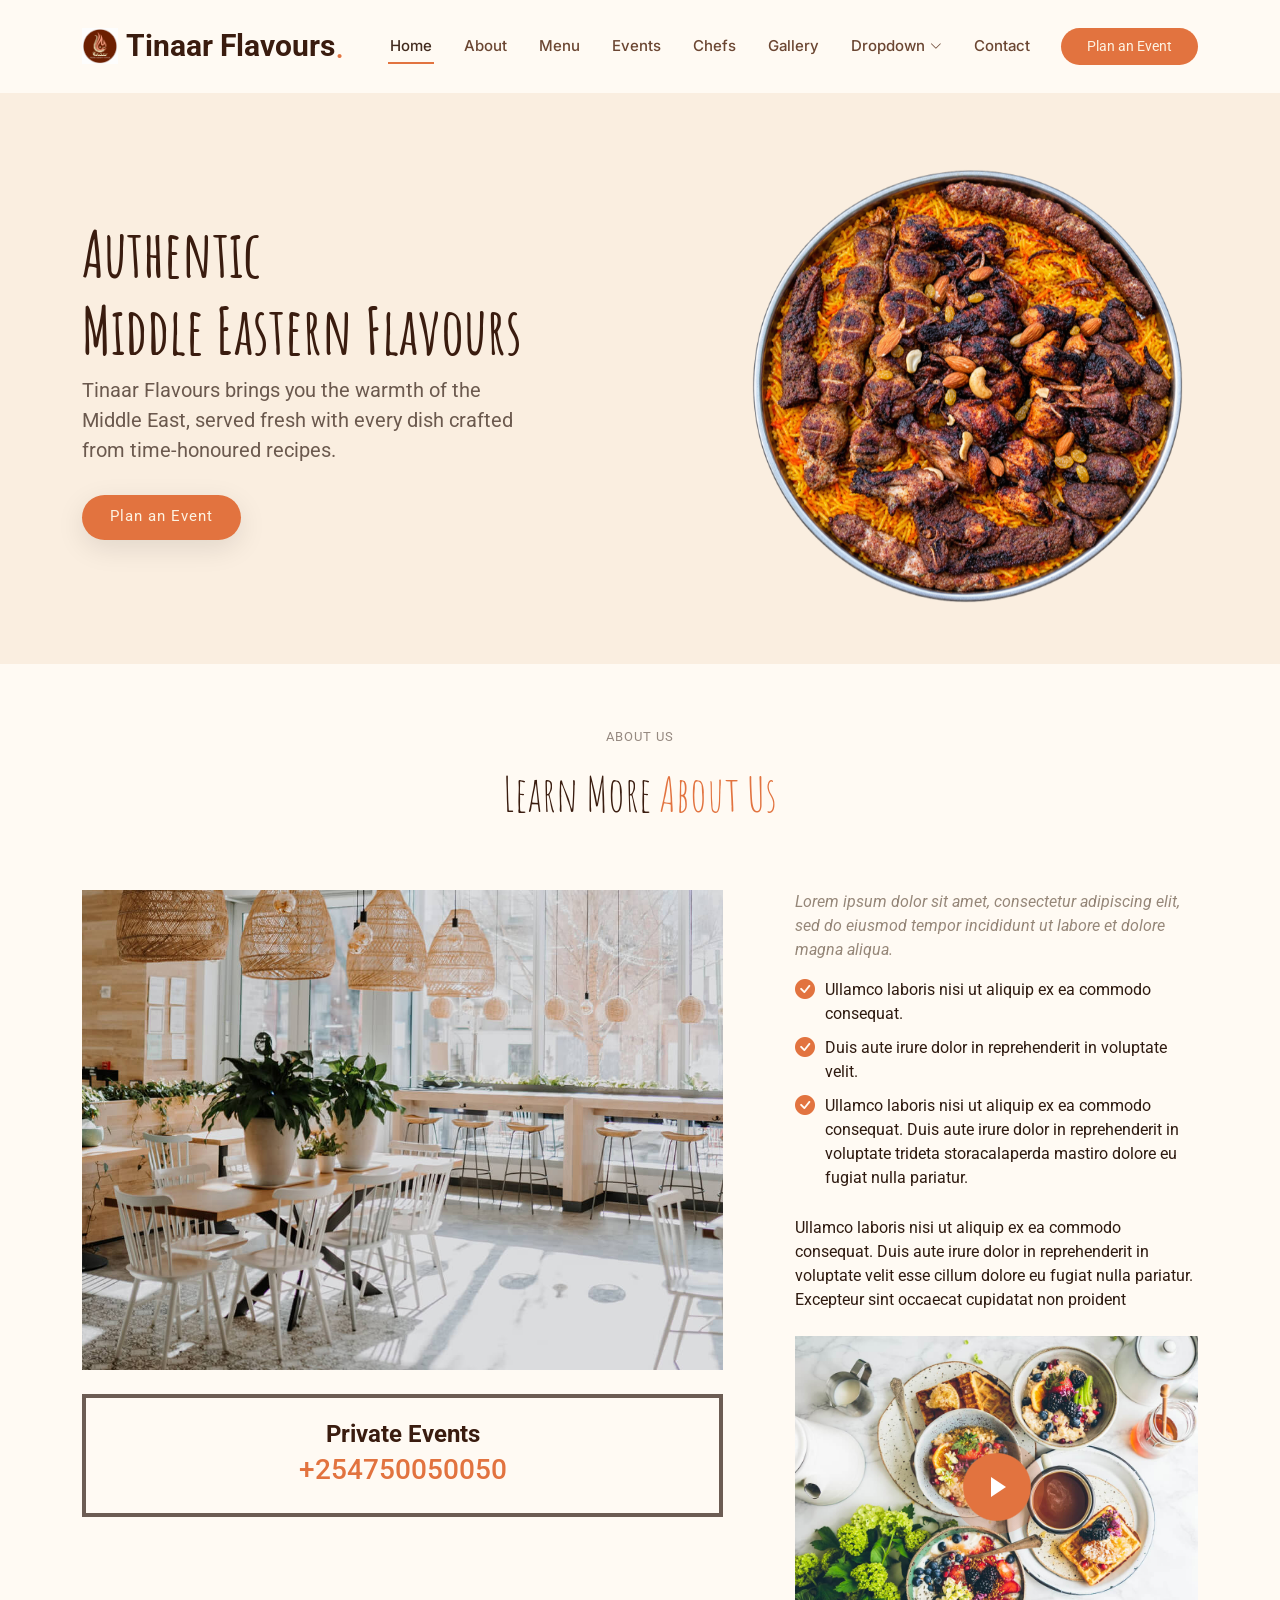
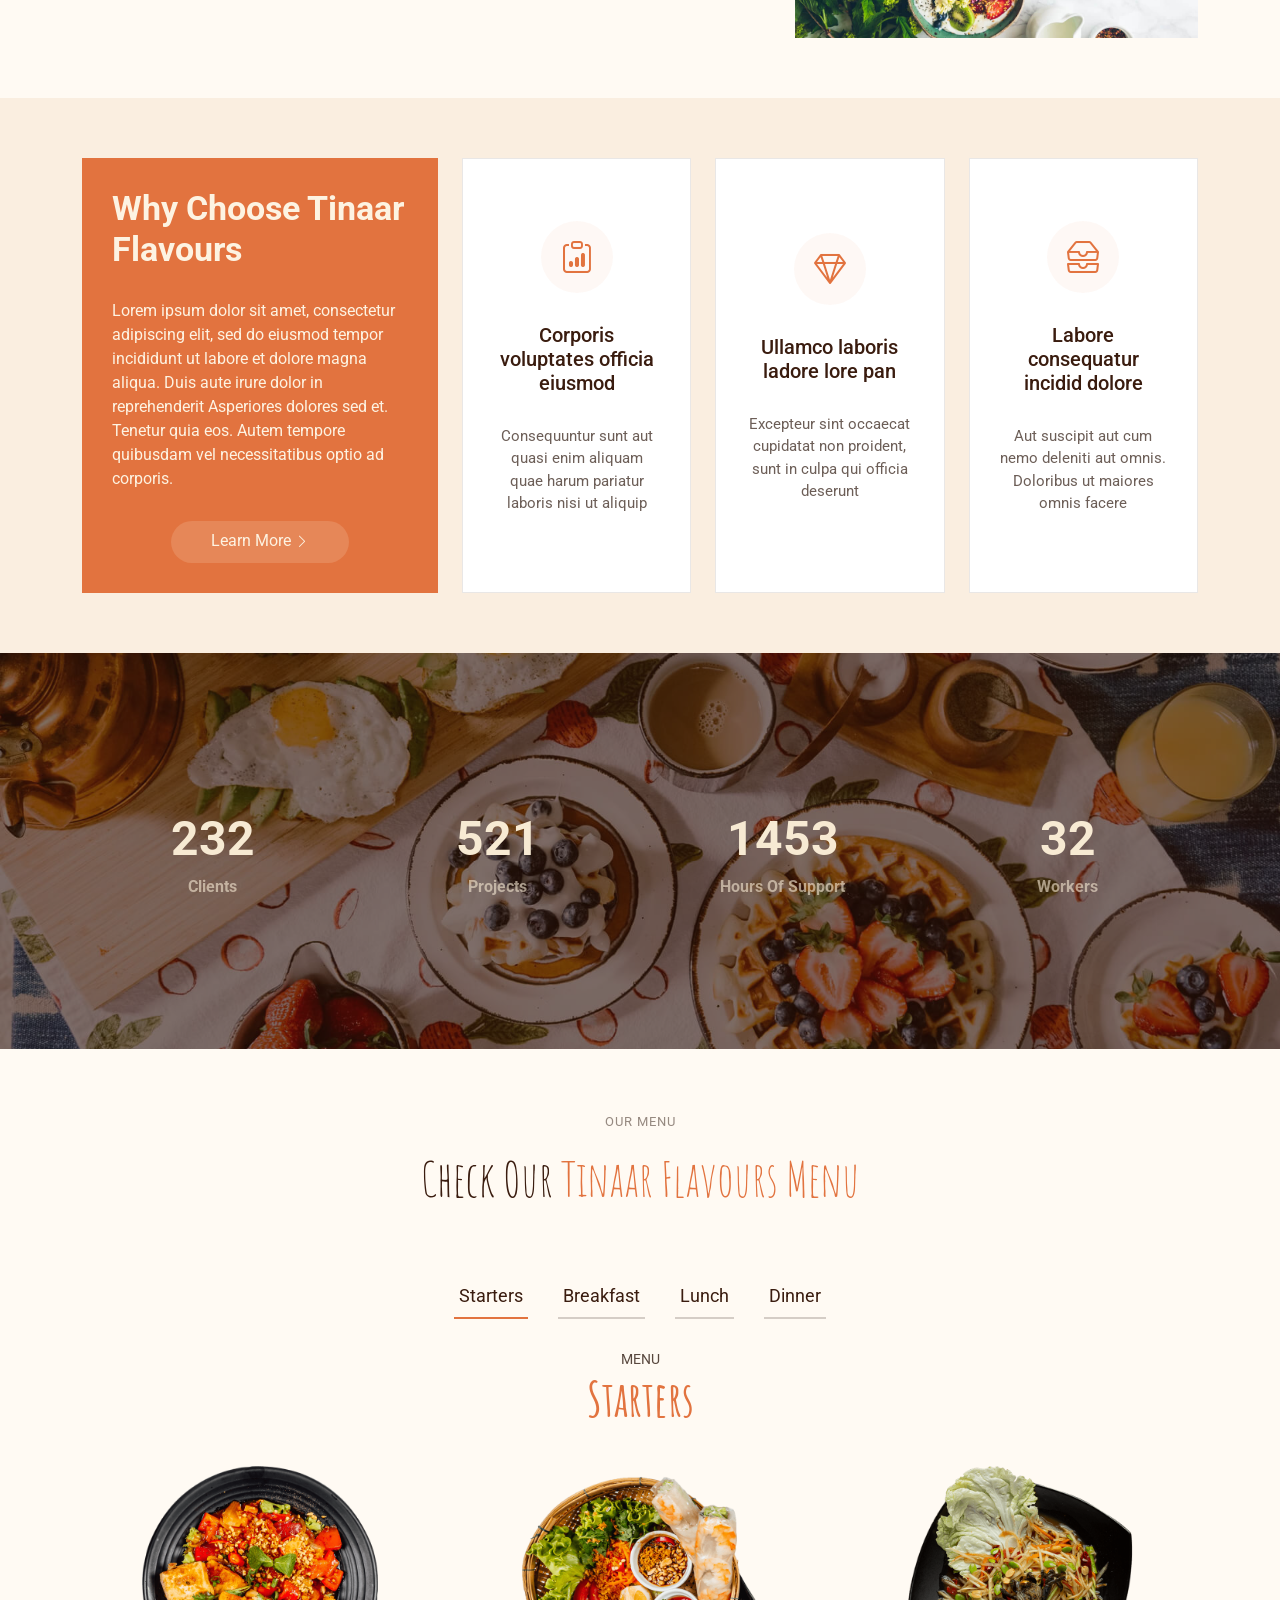
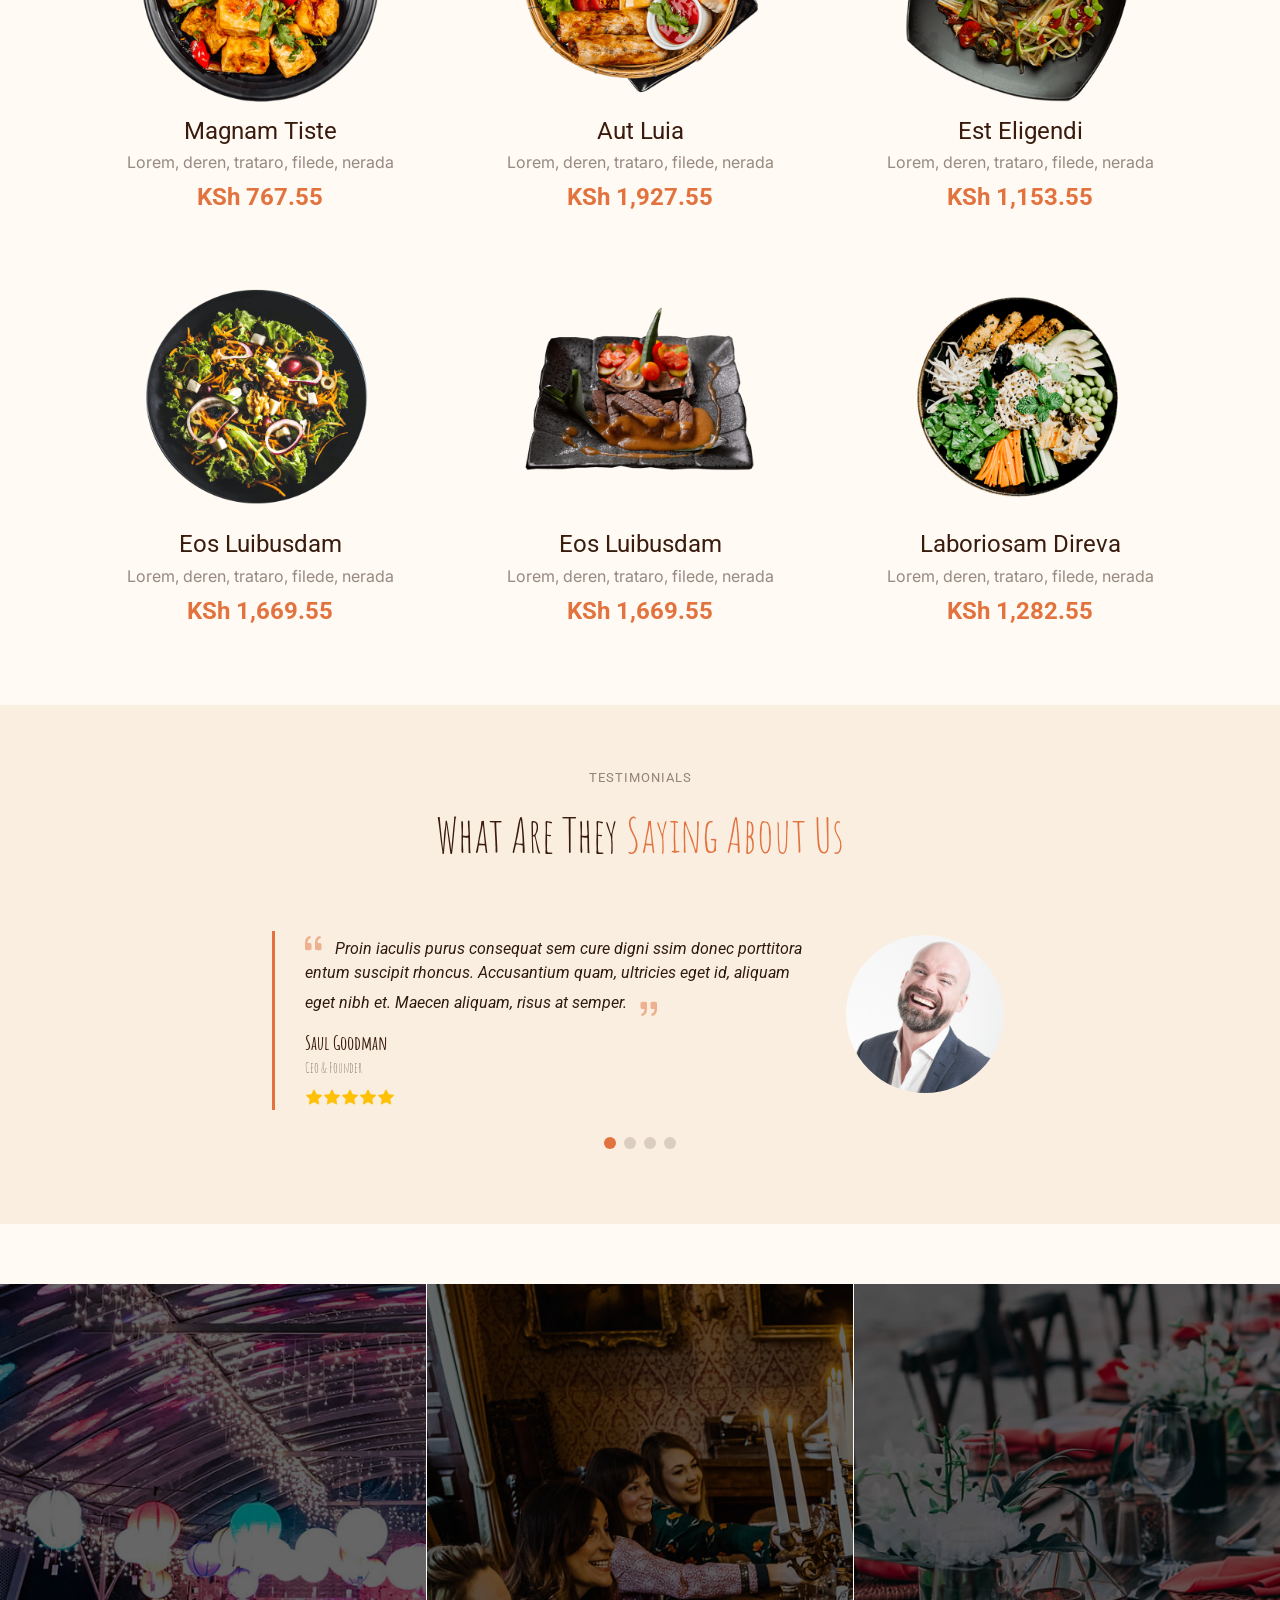
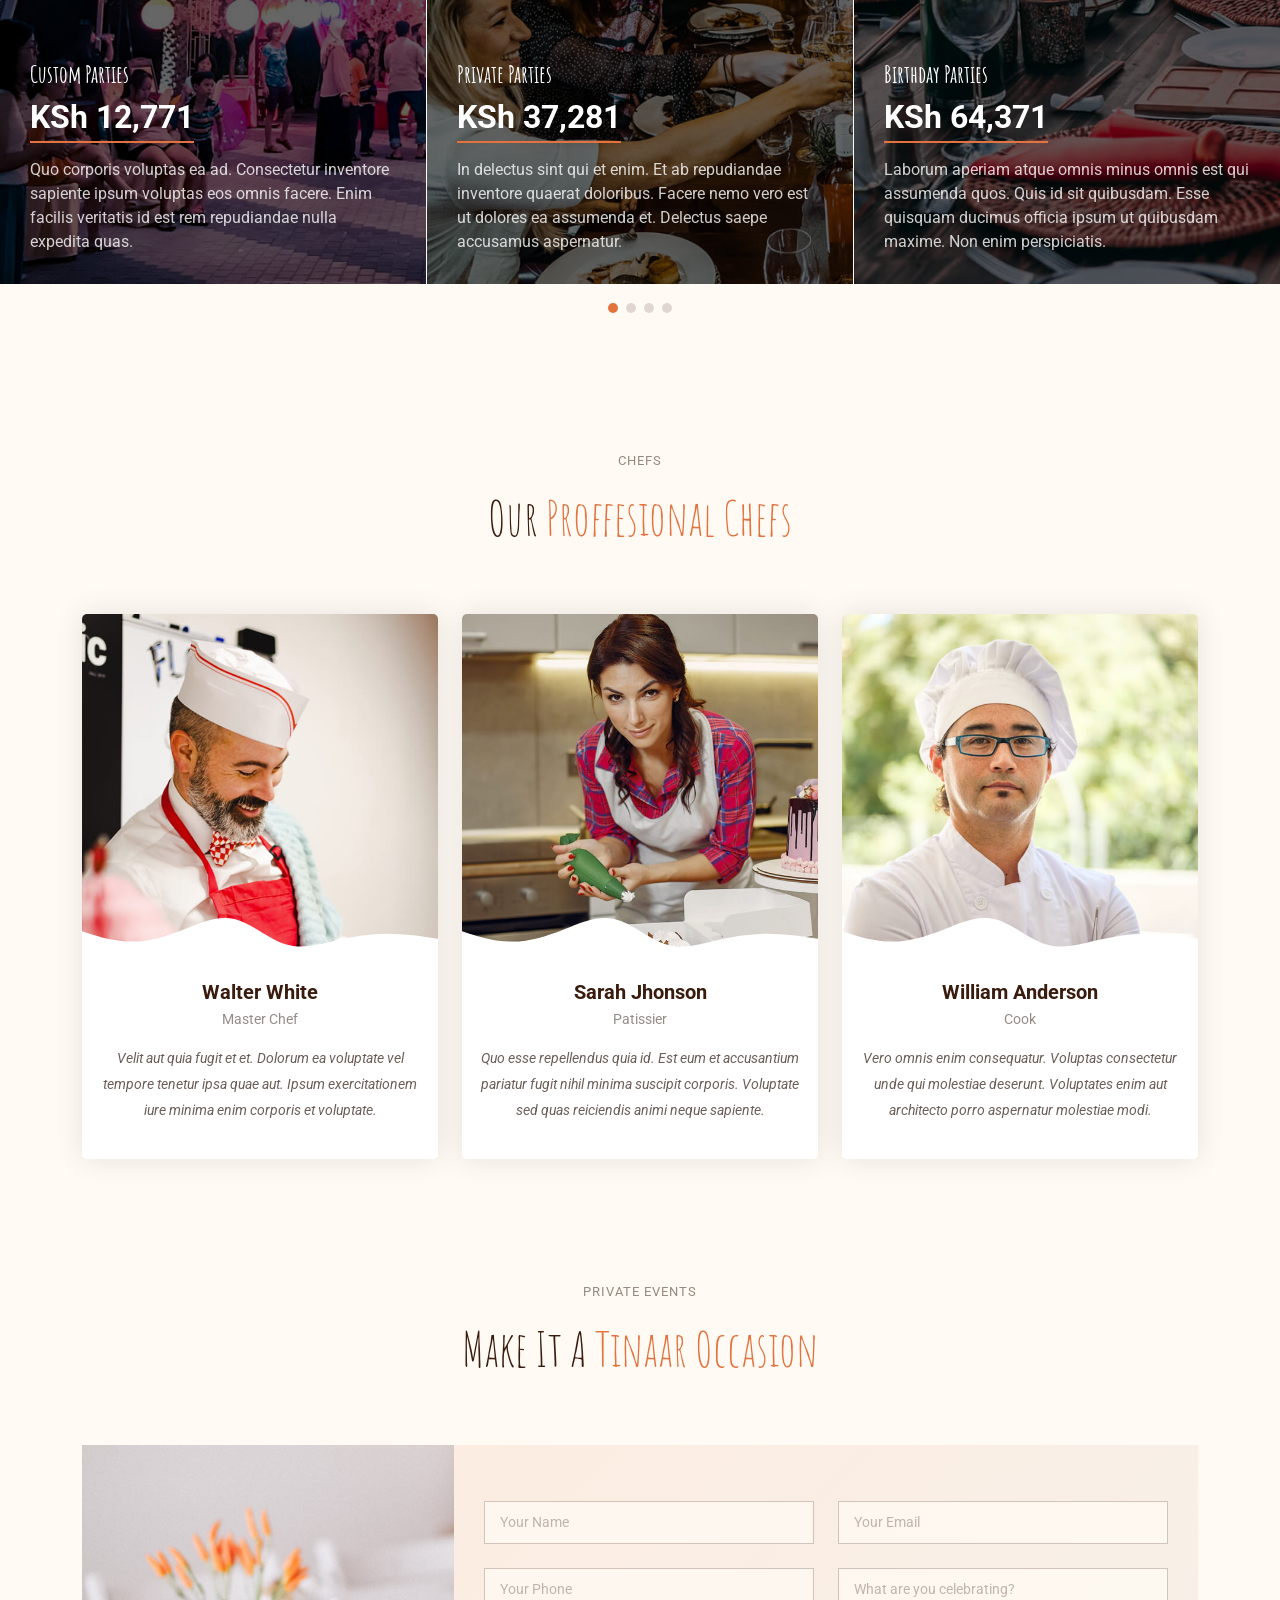
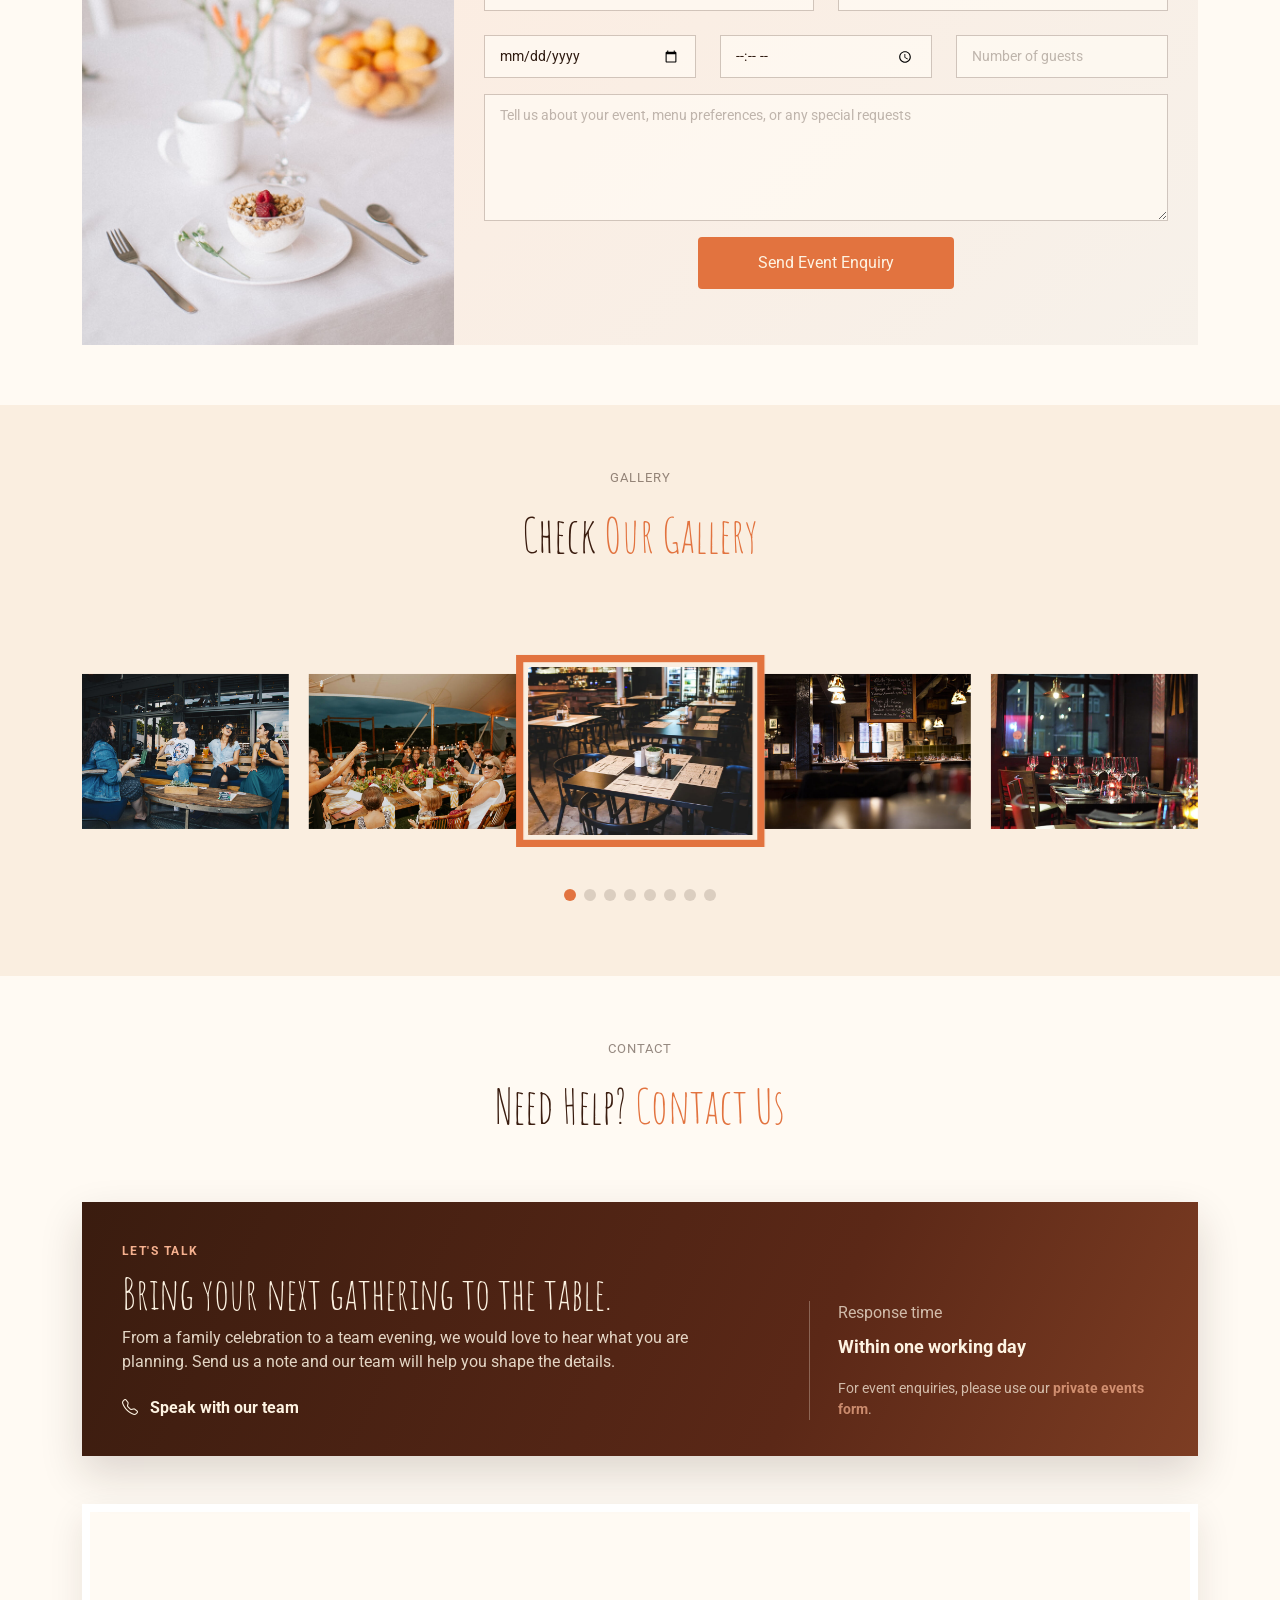
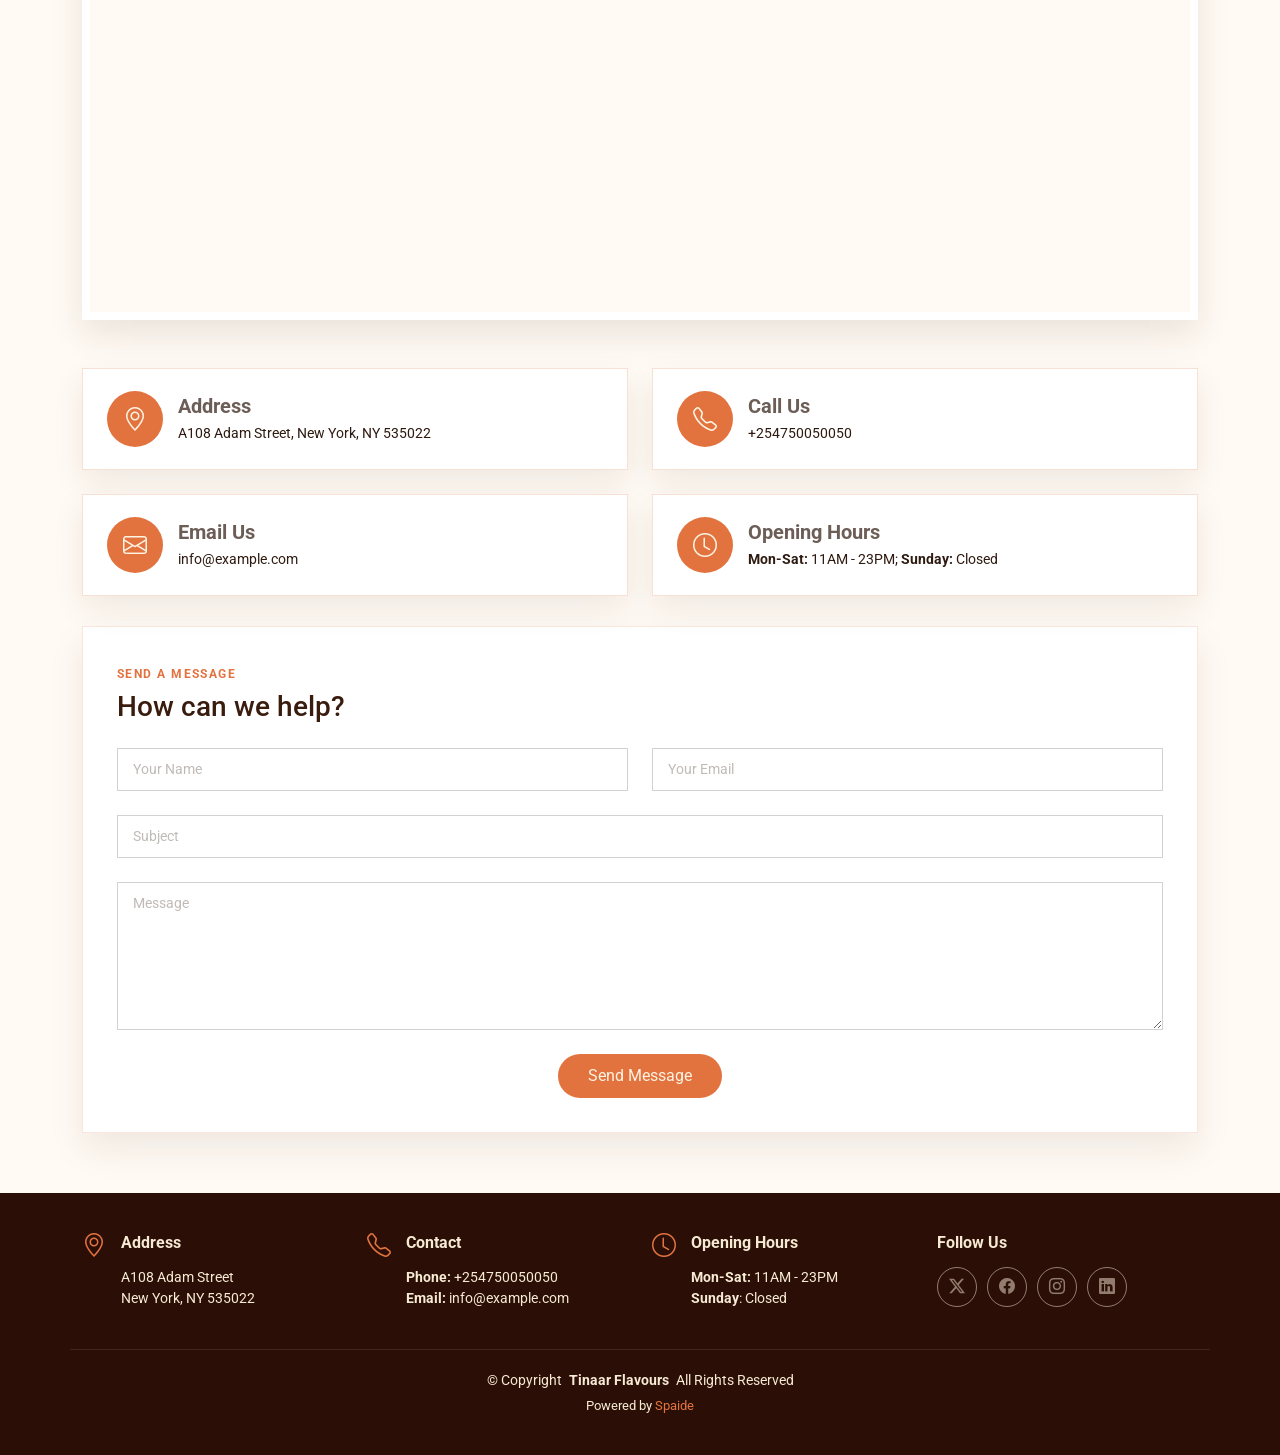
==== Salaam-main/index.html @ 80f3bd6f "Done with the demo" ====
<!DOCTYPE html>
<html lang="en">

<head>
  <meta charset="utf-8">
  <meta content="width=device-width, initial-scale=1.0" name="viewport">
  <title>Tinaar Flavours | Middle Eastern Restaurant</title>
  <meta name="description" content="Tinaar Flavours - Authentic Middle Eastern cuisine.">
  <meta name="keywords" content="Tinaar Flavours, Middle Eastern restaurant, food">

  <!-- Favicons -->
  <link href="logo.png" rel="icon">
  <link href="logo.png" rel="apple-touch-icon">

  <!-- Fonts -->
  <link href="https://fonts.googleapis.com" rel="preconnect">
  <link href="https://fonts.gstatic.com" rel="preconnect" crossorigin>
  <link href="https://fonts.googleapis.com/css2?family=Roboto:ital,wght@0,100;0,300;0,400;0,500;0,700;0,900;1,100;1,300;1,400;1,500;1,700;1,900&family=Inter:wght@100;200;300;400;500;600;700;800;900&family=Amatic+SC:wght@400;700&display=swap" rel="stylesheet">

  <!-- Vendor CSS Files -->
  <link href="assets/vendor/bootstrap/css/bootstrap.min.css" rel="stylesheet">
  <link href="assets/vendor/bootstrap-icons/bootstrap-icons.css" rel="stylesheet">
  <link href="assets/vendor/aos/aos.css" rel="stylesheet">
  <link href="assets/vendor/glightbox/css/glightbox.min.css" rel="stylesheet">
  <link href="assets/vendor/swiper/swiper-bundle.min.css" rel="stylesheet">

  <!-- Main CSS File -->
  <link href="assets/css/main.css" rel="stylesheet">

  <!-- =======================================================
  * Site: Tinaar Flavours - Middle Eastern Restaurant
  * Adapted from: BootstrapMade Yummy Restaurant Template (bootstrapmade.com/license/)
  ======================================================== -->
</head>

<body class="index-page">

  <header id="header" class="header d-flex align-items-center sticky-top">
    <div class="container position-relative d-flex align-items-center justify-content-between">

      <a href="index.html" class="logo d-flex align-items-center me-auto me-xl-0">
        <img src="logo.png" alt="Tinaar Flavours logo" class="me-2" style="height: 40px; width: auto;">
        <h1 class="sitename">Tinaar Flavours</h1>
        <span>.</span>
      </a>

      <nav id="navmenu" class="navmenu">
        <ul>
          <li><a href="#hero" class="active">Home<br></a></li>
          <li><a href="#about">About</a></li>
          <li><a href="#menu">Menu</a></li>
          <li><a href="#events">Events</a></li>
          <li><a href="#chefs">Chefs</a></li>
          <li><a href="#gallery">Gallery</a></li>
          <li class="dropdown"><a href="#"><span>Dropdown</span> <i class="bi bi-chevron-down toggle-dropdown"></i></a>
            <ul>
              <li><a href="#">Dropdown 1</a></li>
              <li class="dropdown"><a href="#"><span>Deep Dropdown</span> <i class="bi bi-chevron-down toggle-dropdown"></i></a>
                <ul>
                  <li><a href="#">Deep Dropdown 1</a></li>
                  <li><a href="#">Deep Dropdown 2</a></li>
                  <li><a href="#">Deep Dropdown 3</a></li>
                  <li><a href="#">Deep Dropdown 4</a></li>
                  <li><a href="#">Deep Dropdown 5</a></li>
                </ul>
              </li>
              <li><a href="#">Dropdown 2</a></li>
              <li><a href="#">Dropdown 3</a></li>
              <li><a href="#">Dropdown 4</a></li>
            </ul>
          </li>
          <li><a href="#contact">Contact</a></li>
        </ul>
        <i class="mobile-nav-toggle d-xl-none bi bi-list"></i>
      </nav>

      <a class="btn-getstarted" href="index.html#book-a-table">Plan an Event</a>

    </div>
  </header>

  <main class="main">

    <!-- Hero Section -->
    <section id="hero" class="hero section light-background">

      <div class="container">
        <div class="row gy-4 justify-content-center justify-content-lg-between">
          <div class="col-lg-5 order-2 order-lg-1 d-flex flex-column justify-content-center">
            <h1 data-aos="fade-up">Authentic<br>Middle Eastern Flavours</h1>
            <p data-aos="fade-up" data-aos-delay="100">Tinaar Flavours brings you the warmth of the Middle East, served fresh with every dish crafted from time-honoured recipes.</p>
            <div class="d-flex" data-aos="fade-up" data-aos-delay="200">
              <a href="#book-a-table" class="btn-get-started">Plan an Event</a>
            </div>
          </div>
          <div class="col-lg-5 order-1 order-lg-2 hero-img" data-aos="zoom-out">
            <img src="home%20image.png" class="img-fluid animated" alt="Tinaar Flavours mixed grill platter">
          </div>
        </div>
      </div>

    </section><!-- /Hero Section -->

    <!-- About Section -->
    <section id="about" class="about section">

      <!-- Section Title -->
      <div class="container section-title" data-aos="fade-up">
        <h2>About Us<br></h2>
        <p><span>Learn More</span> <span class="description-title">About Us</span></p>
      </div><!-- End Section Title -->

      <div class="container">

        <div class="row gy-4">
          <div class="col-lg-7" data-aos="fade-up" data-aos-delay="100">
            <img src="assets/img/about.jpg" class="img-fluid mb-4" alt="">
            <div class="book-a-table">
              <h3>Private Events</h3>
              <p>+254750050050</p>
            </div>
          </div>
          <div class="col-lg-5" data-aos="fade-up" data-aos-delay="250">
            <div class="content ps-0 ps-lg-5">
              <p class="fst-italic">
                Lorem ipsum dolor sit amet, consectetur adipiscing elit, sed do eiusmod tempor incididunt ut labore et dolore
                magna aliqua.
              </p>
              <ul>
                <li><i class="bi bi-check-circle-fill"></i> <span>Ullamco laboris nisi ut aliquip ex ea commodo consequat.</span></li>
                <li><i class="bi bi-check-circle-fill"></i> <span>Duis aute irure dolor in reprehenderit in voluptate velit.</span></li>
                <li><i class="bi bi-check-circle-fill"></i> <span>Ullamco laboris nisi ut aliquip ex ea commodo consequat. Duis aute irure dolor in reprehenderit in voluptate trideta storacalaperda mastiro dolore eu fugiat nulla pariatur.</span></li>
              </ul>
              <p>
                Ullamco laboris nisi ut aliquip ex ea commodo consequat. Duis aute irure dolor in reprehenderit in voluptate
                velit esse cillum dolore eu fugiat nulla pariatur. Excepteur sint occaecat cupidatat non proident
              </p>

              <div class="position-relative mt-4">
                <img src="assets/img/about-2.jpg" class="img-fluid" alt="">
                <a href="https://www.youtube.com/watch?v=Y7f98aduVJ8" class="glightbox pulsating-play-btn"></a>
              </div>
            </div>
          </div>
        </div>

      </div>

    </section><!-- /About Section -->

    <!-- Why Us Section -->
    <section id="why-us" class="why-us section light-background">

      <div class="container">

        <div class="row gy-4">

          <div class="col-lg-4" data-aos="fade-up" data-aos-delay="100">
            <div class="why-box">
              <h3>Why Choose Tinaar Flavours</h3>
              <p>
                Lorem ipsum dolor sit amet, consectetur adipiscing elit, sed do eiusmod tempor incididunt ut labore et dolore magna aliqua. Duis aute irure dolor in reprehenderit
                Asperiores dolores sed et. Tenetur quia eos. Autem tempore quibusdam vel necessitatibus optio ad corporis.
              </p>
              <div class="text-center">
                <a href="#" class="more-btn"><span>Learn More</span> <i class="bi bi-chevron-right"></i></a>
              </div>
            </div>
          </div><!-- End Why Box -->

          <div class="col-lg-8 d-flex align-items-stretch">
            <div class="row gy-4" data-aos="fade-up" data-aos-delay="200">

              <div class="col-xl-4">
                <div class="icon-box d-flex flex-column justify-content-center align-items-center">
                  <i class="bi bi-clipboard-data"></i>
                  <h4>Corporis voluptates officia eiusmod</h4>
                  <p>Consequuntur sunt aut quasi enim aliquam quae harum pariatur laboris nisi ut aliquip</p>
                </div>
              </div><!-- End Icon Box -->

              <div class="col-xl-4" data-aos="fade-up" data-aos-delay="300">
                <div class="icon-box d-flex flex-column justify-content-center align-items-center">
                  <i class="bi bi-gem"></i>
                  <h4>Ullamco laboris ladore lore pan</h4>
                  <p>Excepteur sint occaecat cupidatat non proident, sunt in culpa qui officia deserunt</p>
                </div>
              </div><!-- End Icon Box -->

              <div class="col-xl-4" data-aos="fade-up" data-aos-delay="400">
                <div class="icon-box d-flex flex-column justify-content-center align-items-center">
                  <i class="bi bi-inboxes"></i>
                  <h4>Labore consequatur incidid dolore</h4>
                  <p>Aut suscipit aut cum nemo deleniti aut omnis. Doloribus ut maiores omnis facere</p>
                </div>
              </div><!-- End Icon Box -->

            </div>
          </div>

        </div>

      </div>

    </section><!-- /Why Us Section -->

    <!-- Stats Section -->
    <section id="stats" class="stats section dark-background">

      <img src="assets/img/stats-bg.jpg" alt="" data-aos="fade-in">

      <div class="container position-relative" data-aos="fade-up" data-aos-delay="100">

        <div class="row gy-4">

          <div class="col-lg-3 col-md-6">
            <div class="stats-item text-center w-100 h-100">
              <span data-purecounter-start="0" data-purecounter-end="232" data-purecounter-duration="1" class="purecounter"></span>
              <p>Clients</p>
            </div>
          </div><!-- End Stats Item -->

          <div class="col-lg-3 col-md-6">
            <div class="stats-item text-center w-100 h-100">
              <span data-purecounter-start="0" data-purecounter-end="521" data-purecounter-duration="1" class="purecounter"></span>
              <p>Projects</p>
            </div>
          </div><!-- End Stats Item -->

          <div class="col-lg-3 col-md-6">
            <div class="stats-item text-center w-100 h-100">
              <span data-purecounter-start="0" data-purecounter-end="1453" data-purecounter-duration="1" class="purecounter"></span>
              <p>Hours Of Support</p>
            </div>
          </div><!-- End Stats Item -->

          <div class="col-lg-3 col-md-6">
            <div class="stats-item text-center w-100 h-100">
              <span data-purecounter-start="0" data-purecounter-end="32" data-purecounter-duration="1" class="purecounter"></span>
              <p>Workers</p>
            </div>
          </div><!-- End Stats Item -->

        </div>

      </div>

    </section><!-- /Stats Section -->

    <!-- Menu Section -->
    <section id="menu" class="menu section">

      <!-- Section Title -->
      <div class="container section-title" data-aos="fade-up">
        <h2>Our Menu</h2>
        <p><span>Check Our</span> <span class="description-title">Tinaar Flavours Menu</span></p>
      </div><!-- End Section Title -->

      <div class="container">

        <ul class="nav nav-tabs d-flex justify-content-center" data-aos="fade-up" data-aos-delay="100">

          <li class="nav-item">
            <a class="nav-link active show" data-bs-toggle="tab" data-bs-target="#menu-starters">
              <h4>Starters</h4>
            </a>
          </li><!-- End tab nav item -->

          <li class="nav-item">
            <a class="nav-link" data-bs-toggle="tab" data-bs-target="#menu-breakfast">
              <h4>Breakfast</h4>
            </a><!-- End tab nav item -->

          </li>
          <li class="nav-item">
            <a class="nav-link" data-bs-toggle="tab" data-bs-target="#menu-lunch">
              <h4>Lunch</h4>
            </a>
          </li><!-- End tab nav item -->

          <li class="nav-item">
            <a class="nav-link" data-bs-toggle="tab" data-bs-target="#menu-dinner">
              <h4>Dinner</h4>
            </a>
          </li><!-- End tab nav item -->

        </ul>

        <div class="tab-content" data-aos="fade-up" data-aos-delay="200">

          <div class="tab-pane fade active show" id="menu-starters">

            <div class="tab-header text-center">
              <p>Menu</p>
              <h3>Starters</h3>
            </div>

            <div class="row gy-5">

              <div class="col-lg-4 menu-item">
                <a href="assets/img/menu/menu-item-1.png" class="glightbox"><img src="assets/img/menu/menu-item-1.png" class="menu-img img-fluid" alt=""></a>
                <h4>Magnam Tiste</h4>
                <p class="ingredients">
                  Lorem, deren, trataro, filede, nerada
                </p>
                <p class="price">
                  KSh 767.55
                </p>
              </div><!-- Menu Item -->

              <div class="col-lg-4 menu-item">
                <a href="assets/img/menu/menu-item-2.png" class="glightbox"><img src="assets/img/menu/menu-item-2.png" class="menu-img img-fluid" alt=""></a>
                <h4>Aut Luia</h4>
                <p class="ingredients">
                  Lorem, deren, trataro, filede, nerada
                </p>
                <p class="price">
                  KSh 1,927.55
                </p>
              </div><!-- Menu Item -->

              <div class="col-lg-4 menu-item">
                <a href="assets/img/menu/menu-item-3.png" class="glightbox"><img src="assets/img/menu/menu-item-3.png" class="menu-img img-fluid" alt=""></a>
                <h4>Est Eligendi</h4>
                <p class="ingredients">
                  Lorem, deren, trataro, filede, nerada
                </p>
                <p class="price">
                  KSh 1,153.55
                </p>
              </div><!-- Menu Item -->

              <div class="col-lg-4 menu-item">
                <a href="assets/img/menu/menu-item-4.png" class="glightbox"><img src="assets/img/menu/menu-item-4.png" class="menu-img img-fluid" alt=""></a>
                <h4>Eos Luibusdam</h4>
                <p class="ingredients">
                  Lorem, deren, trataro, filede, nerada
                </p>
                <p class="price">
                  KSh 1,669.55
                </p>
              </div><!-- Menu Item -->

              <div class="col-lg-4 menu-item">
                <a href="assets/img/menu/menu-item-5.png" class="glightbox"><img src="assets/img/menu/menu-item-5.png" class="menu-img img-fluid" alt=""></a>
                <h4>Eos Luibusdam</h4>
                <p class="ingredients">
                  Lorem, deren, trataro, filede, nerada
                </p>
                <p class="price">
                  KSh 1,669.55
                </p>
              </div><!-- Menu Item -->

              <div class="col-lg-4 menu-item">
                <a href="assets/img/menu/menu-item-6.png" class="glightbox"><img src="assets/img/menu/menu-item-6.png" class="menu-img img-fluid" alt=""></a>
                <h4>Laboriosam Direva</h4>
                <p class="ingredients">
                  Lorem, deren, trataro, filede, nerada
                </p>
                <p class="price">
                  KSh 1,282.55
                </p>
              </div><!-- Menu Item -->

            </div>
          </div><!-- End Starter Menu Content -->

          <div class="tab-pane fade" id="menu-breakfast">

            <div class="tab-header text-center">
              <p>Menu</p>
              <h3>Breakfast</h3>
            </div>

            <div class="row gy-5">

              <div class="col-lg-4 menu-item">
                <a href="assets/img/menu/menu-item-1.png" class="glightbox"><img src="assets/img/menu/menu-item-1.png" class="menu-img img-fluid" alt=""></a>
                <h4>Magnam Tiste</h4>
                <p class="ingredients">
                  Lorem, deren, trataro, filede, nerada
                </p>
                <p class="price">
                  KSh 767.55
                </p>
              </div><!-- Menu Item -->

              <div class="col-lg-4 menu-item">
                <a href="assets/img/menu/menu-item-2.png" class="glightbox"><img src="assets/img/menu/menu-item-2.png" class="menu-img img-fluid" alt=""></a>
                <h4>Aut Luia</h4>
                <p class="ingredients">
                  Lorem, deren, trataro, filede, nerada
                </p>
                <p class="price">
                  KSh 1,927.55
                </p>
              </div><!-- Menu Item -->

              <div class="col-lg-4 menu-item">
                <a href="assets/img/menu/menu-item-3.png" class="glightbox"><img src="assets/img/menu/menu-item-3.png" class="menu-img img-fluid" alt=""></a>
                <h4>Est Eligendi</h4>
                <p class="ingredients">
                  Lorem, deren, trataro, filede, nerada
                </p>
                <p class="price">
                  KSh 1,153.55
                </p>
              </div><!-- Menu Item -->

              <div class="col-lg-4 menu-item">
                <a href="assets/img/menu/menu-item-4.png" class="glightbox"><img src="assets/img/menu/menu-item-4.png" class="menu-img img-fluid" alt=""></a>
                <h4>Eos Luibusdam</h4>
                <p class="ingredients">
                  Lorem, deren, trataro, filede, nerada
                </p>
                <p class="price">
                  KSh 1,669.55
                </p>
              </div><!-- Menu Item -->

              <div class="col-lg-4 menu-item">
                <a href="assets/img/menu/menu-item-5.png" class="glightbox"><img src="assets/img/menu/menu-item-5.png" class="menu-img img-fluid" alt=""></a>
                <h4>Eos Luibusdam</h4>
                <p class="ingredients">
                  Lorem, deren, trataro, filede, nerada
                </p>
                <p class="price">
                  KSh 1,669.55
                </p>
              </div><!-- Menu Item -->

              <div class="col-lg-4 menu-item">
                <a href="assets/img/menu/menu-item-6.png" class="glightbox"><img src="assets/img/menu/menu-item-6.png" class="menu-img img-fluid" alt=""></a>
                <h4>Laboriosam Direva</h4>
                <p class="ingredients">
                  Lorem, deren, trataro, filede, nerada
                </p>
                <p class="price">
                  KSh 1,282.55
                </p>
              </div><!-- Menu Item -->

            </div>
          </div><!-- End Breakfast Menu Content -->

          <div class="tab-pane fade" id="menu-lunch">

            <div class="tab-header text-center">
              <p>Menu</p>
              <h3>Lunch</h3>
            </div>

            <div class="row gy-5">

              <div class="col-lg-4 menu-item">
                <a href="assets/img/menu/menu-item-1.png" class="glightbox"><img src="assets/img/menu/menu-item-1.png" class="menu-img img-fluid" alt=""></a>
                <h4>Magnam Tiste</h4>
                <p class="ingredients">
                  Lorem, deren, trataro, filede, nerada
                </p>
                <p class="price">
                  KSh 767.55
                </p>
              </div><!-- Menu Item -->

              <div class="col-lg-4 menu-item">
                <a href="assets/img/menu/menu-item-2.png" class="glightbox"><img src="assets/img/menu/menu-item-2.png" class="menu-img img-fluid" alt=""></a>
                <h4>Aut Luia</h4>
                <p class="ingredients">
                  Lorem, deren, trataro, filede, nerada
                </p>
                <p class="price">
                  KSh 1,927.55
                </p>
              </div><!-- Menu Item -->

              <div class="col-lg-4 menu-item">
                <a href="assets/img/menu/menu-item-3.png" class="glightbox"><img src="assets/img/menu/menu-item-3.png" class="menu-img img-fluid" alt=""></a>
                <h4>Est Eligendi</h4>
                <p class="ingredients">
                  Lorem, deren, trataro, filede, nerada
                </p>
                <p class="price">
                  KSh 1,153.55
                </p>
              </div><!-- Menu Item -->

              <div class="col-lg-4 menu-item">
                <a href="assets/img/menu/menu-item-4.png" class="glightbox"><img src="assets/img/menu/menu-item-4.png" class="menu-img img-fluid" alt=""></a>
                <h4>Eos Luibusdam</h4>
                <p class="ingredients">
                  Lorem, deren, trataro, filede, nerada
                </p>
                <p class="price">
                  KSh 1,669.55
                </p>
              </div><!-- Menu Item -->

              <div class="col-lg-4 menu-item">
                <a href="assets/img/menu/menu-item-5.png" class="glightbox"><img src="assets/img/menu/menu-item-5.png" class="menu-img img-fluid" alt=""></a>
                <h4>Eos Luibusdam</h4>
                <p class="ingredients">
                  Lorem, deren, trataro, filede, nerada
                </p>
                <p class="price">
                  KSh 1,669.55
                </p>
              </div><!-- Menu Item -->

              <div class="col-lg-4 menu-item">
                <a href="assets/img/menu/menu-item-6.png" class="glightbox"><img src="assets/img/menu/menu-item-6.png" class="menu-img img-fluid" alt=""></a>
                <h4>Laboriosam Direva</h4>
                <p class="ingredients">
                  Lorem, deren, trataro, filede, nerada
                </p>
                <p class="price">
                  KSh 1,282.55
                </p>
              </div><!-- Menu Item -->

            </div>
          </div><!-- End Lunch Menu Content -->

          <div class="tab-pane fade" id="menu-dinner">

            <div class="tab-header text-center">
              <p>Menu</p>
              <h3>Dinner</h3>
            </div>

            <div class="row gy-5">

              <div class="col-lg-4 menu-item">
                <a href="assets/img/menu/menu-item-1.png" class="glightbox"><img src="assets/img/menu/menu-item-1.png" class="menu-img img-fluid" alt=""></a>
                <h4>Magnam Tiste</h4>
                <p class="ingredients">
                  Lorem, deren, trataro, filede, nerada
                </p>
                <p class="price">
                  KSh 767.55
                </p>
              </div><!-- Menu Item -->

              <div class="col-lg-4 menu-item">
                <a href="assets/img/menu/menu-item-2.png" class="glightbox"><img src="assets/img/menu/menu-item-2.png" class="menu-img img-fluid" alt=""></a>
                <h4>Aut Luia</h4>
                <p class="ingredients">
                  Lorem, deren, trataro, filede, nerada
                </p>
                <p class="price">
                  KSh 1,927.55
                </p>
              </div><!-- Menu Item -->

              <div class="col-lg-4 menu-item">
                <a href="assets/img/menu/menu-item-3.png" class="glightbox"><img src="assets/img/menu/menu-item-3.png" class="menu-img img-fluid" alt=""></a>
                <h4>Est Eligendi</h4>
                <p class="ingredients">
                  Lorem, deren, trataro, filede, nerada
                </p>
                <p class="price">
                  KSh 1,153.55
                </p>
              </div><!-- Menu Item -->

              <div class="col-lg-4 menu-item">
                <a href="assets/img/menu/menu-item-4.png" class="glightbox"><img src="assets/img/menu/menu-item-4.png" class="menu-img img-fluid" alt=""></a>
                <h4>Eos Luibusdam</h4>
                <p class="ingredients">
                  Lorem, deren, trataro, filede, nerada
                </p>
                <p class="price">
                  KSh 1,669.55
                </p>
              </div><!-- Menu Item -->

              <div class="col-lg-4 menu-item">
                <a href="assets/img/menu/menu-item-5.png" class="glightbox"><img src="assets/img/menu/menu-item-5.png" class="menu-img img-fluid" alt=""></a>
                <h4>Eos Luibusdam</h4>
                <p class="ingredients">
                  Lorem, deren, trataro, filede, nerada
                </p>
                <p class="price">
                  KSh 1,669.55
                </p>
              </div><!-- Menu Item -->

              <div class="col-lg-4 menu-item">
                <a href="assets/img/menu/menu-item-6.png" class="glightbox"><img src="assets/img/menu/menu-item-6.png" class="menu-img img-fluid" alt=""></a>
                <h4>Laboriosam Direva</h4>
                <p class="ingredients">
                  Lorem, deren, trataro, filede, nerada
                </p>
                <p class="price">
                  KSh 1,282.55
                </p>
              </div><!-- Menu Item -->

            </div>
          </div><!-- End Dinner Menu Content -->

        </div>

      </div>

    </section><!-- /Menu Section -->

    <!-- Testimonials Section -->
    <section id="testimonials" class="testimonials section light-background">

      <!-- Section Title -->
      <div class="container section-title" data-aos="fade-up">
        <h2>TESTIMONIALS</h2>
        <p>What Are They <span class="description-title">Saying About Us</span></p>
      </div><!-- End Section Title -->

      <div class="container" data-aos="fade-up" data-aos-delay="100">

        <div class="swiper init-swiper">
          <script type="application/json" class="swiper-config">
            {
              "loop": true,
              "speed": 600,
              "autoplay": {
                "delay": 5000
              },
              "slidesPerView": "auto",
              "pagination": {
                "el": ".swiper-pagination",
                "type": "bullets",
                "clickable": true
              }
            }
          </script>
          <div class="swiper-wrapper">

            <div class="swiper-slide">
              <div class="testimonial-item">
                <div class="row gy-4 justify-content-center">
                  <div class="col-lg-6">
                    <div class="testimonial-content">
                      <p>
                        <i class="bi bi-quote quote-icon-left"></i>
                        <span>Proin iaculis purus consequat sem cure digni ssim donec porttitora entum suscipit rhoncus. Accusantium quam, ultricies eget id, aliquam eget nibh et. Maecen aliquam, risus at semper.</span>
                        <i class="bi bi-quote quote-icon-right"></i>
                      </p>
                      <h3>Saul Goodman</h3>
                      <h4>Ceo &amp; Founder</h4>
                      <div class="stars">
                        <i class="bi bi-star-fill"></i><i class="bi bi-star-fill"></i><i class="bi bi-star-fill"></i><i class="bi bi-star-fill"></i><i class="bi bi-star-fill"></i>
                      </div>
                    </div>
                  </div>
                  <div class="col-lg-2 text-center">
                    <img src="assets/img/testimonials/testimonials-1.jpg" class="img-fluid testimonial-img" alt="">
                  </div>
                </div>
              </div>
            </div><!-- End testimonial item -->

            <div class="swiper-slide">
              <div class="testimonial-item">
                <div class="row gy-4 justify-content-center">
                  <div class="col-lg-6">
                    <div class="testimonial-content">
                      <p>
                        <i class="bi bi-quote quote-icon-left"></i>
                        <span>Export tempor illum tamen malis malis eram quae irure esse labore quem cillum quid cillum eram malis quorum velit fore eram velit sunt aliqua noster fugiat irure amet legam anim culpa.</span>
                        <i class="bi bi-quote quote-icon-right"></i>
                      </p>
                      <h3>Sara Wilsson</h3>
                      <h4>Designer</h4>
                      <div class="stars">
                        <i class="bi bi-star-fill"></i><i class="bi bi-star-fill"></i><i class="bi bi-star-fill"></i><i class="bi bi-star-fill"></i><i class="bi bi-star-fill"></i>
                      </div>
                    </div>
                  </div>
                  <div class="col-lg-2 text-center">
                    <img src="assets/img/testimonials/testimonials-2.jpg" class="img-fluid testimonial-img" alt="">
                  </div>
                </div>
              </div>
            </div><!-- End testimonial item -->

            <div class="swiper-slide">
              <div class="testimonial-item">
                <div class="row gy-4 justify-content-center">
                  <div class="col-lg-6">
                    <div class="testimonial-content">
                      <p>
                        <i class="bi bi-quote quote-icon-left"></i>
                        <span>Enim nisi quem export duis labore cillum quae magna enim sint quorum nulla quem veniam duis minim tempor labore quem eram duis noster aute amet eram fore quis sint minim.</span>
                        <i class="bi bi-quote quote-icon-right"></i>
                      </p>
                      <h3>Jena Karlis</h3>
                      <h4>Store Owner</h4>
                      <div class="stars">
                        <i class="bi bi-star-fill"></i><i class="bi bi-star-fill"></i><i class="bi bi-star-fill"></i><i class="bi bi-star-fill"></i><i class="bi bi-star-fill"></i>
                      </div>
                    </div>
                  </div>
                  <div class="col-lg-2 text-center">
                    <img src="assets/img/testimonials/testimonials-3.jpg" class="img-fluid testimonial-img" alt="">
                  </div>
                </div>
              </div>
            </div><!-- End testimonial item -->

            <div class="swiper-slide">
              <div class="testimonial-item">
                <div class="row gy-4 justify-content-center">
                  <div class="col-lg-6">
                    <div class="testimonial-content">
                      <p>
                        <i class="bi bi-quote quote-icon-left"></i>
                        <span>Fugiat enim eram quae cillum dolore dolor amet nulla culpa multos export minim fugiat minim velit minim dolor enim duis veniam ipsum anim magna sunt elit fore quem dolore labore illum veniam.</span>
                        <i class="bi bi-quote quote-icon-right"></i>
                      </p>
                      <h3>John Larson</h3>
                      <h4>Entrepreneur</h4>
                      <div class="stars">
                        <i class="bi bi-star-fill"></i><i class="bi bi-star-fill"></i><i class="bi bi-star-fill"></i><i class="bi bi-star-fill"></i><i class="bi bi-star-fill"></i>
                      </div>
                    </div>
                  </div>
                  <div class="col-lg-2 text-center">
                    <img src="assets/img/testimonials/testimonials-4.jpg" class="img-fluid testimonial-img" alt="">
                  </div>
                </div>
              </div>
            </div><!-- End testimonial item -->

          </div>
          <div class="swiper-pagination"></div>
        </div>

      </div>

    </section><!-- /Testimonials Section -->

    <!-- Events Section -->
    <section id="events" class="events section">

      <div class="container-fluid" data-aos="fade-up" data-aos-delay="100">

        <div class="swiper init-swiper">
          <script type="application/json" class="swiper-config">
            {
              "loop": true,
              "speed": 600,
              "autoplay": {
                "delay": 5000
              },
              "slidesPerView": "auto",
              "pagination": {
                "el": ".swiper-pagination",
                "type": "bullets",
                "clickable": true
              },
              "breakpoints": {
                "320": {
                  "slidesPerView": 1,
                  "spaceBetween": 40
                },
                "1200": {
                  "slidesPerView": 3,
                  "spaceBetween": 1
                }
              }
            }
          </script>
          <div class="swiper-wrapper">

            <div class="swiper-slide event-item d-flex flex-column justify-content-end" style="background-image: url(assets/img/events-1.jpg)">
              <h3>Custom Parties</h3>
              <div class="price align-self-start">KSh 12,771</div>
              <p class="description">
                Quo corporis voluptas ea ad. Consectetur inventore sapiente ipsum voluptas eos omnis facere. Enim facilis veritatis id est rem repudiandae nulla expedita quas.
              </p>
            </div><!-- End Event item -->

            <div class="swiper-slide event-item d-flex flex-column justify-content-end" style="background-image: url(assets/img/events-2.jpg)">
              <h3>Private Parties</h3>
              <div class="price align-self-start">KSh 37,281</div>
              <p class="description">
                In delectus sint qui et enim. Et ab repudiandae inventore quaerat doloribus. Facere nemo vero est ut dolores ea assumenda et. Delectus saepe accusamus aspernatur.
              </p>
            </div><!-- End Event item -->

            <div class="swiper-slide event-item d-flex flex-column justify-content-end" style="background-image: url(assets/img/events-3.jpg)">
              <h3>Birthday Parties</h3>
              <div class="price align-self-start">KSh 64,371</div>
              <p class="description">
                Laborum aperiam atque omnis minus omnis est qui assumenda quos. Quis id sit quibusdam. Esse quisquam ducimus officia ipsum ut quibusdam maxime. Non enim perspiciatis.
              </p>
            </div><!-- End Event item -->

            <div class="swiper-slide event-item d-flex flex-column justify-content-end" style="background-image: url(assets/img/events-4.jpg)">
              <h3>Wedding Parties</h3>
              <div class="price align-self-start">KSh 115,971</div>
              <p class="description">
                Laborum aperiam atque omnis minus omnis est qui assumenda quos. Quis id sit quibusdam. Esse quisquam ducimus officia ipsum ut quibusdam maxime. Non enim perspiciatis.
              </p>
            </div><!-- End Event item -->

          </div>
          <div class="swiper-pagination"></div>
        </div>

      </div>

    </section><!-- /Events Section -->

    <!-- Chefs Section -->
    <section id="chefs" class="chefs section">

      <!-- Section Title -->
      <div class="container section-title" data-aos="fade-up">
        <h2>chefs</h2>
        <p><span>Our</span> <span class="description-title">Proffesional Chefs<br></span></p>
      </div><!-- End Section Title -->

      <div class="container">

        <div class="row gy-4">

          <div class="col-lg-4 d-flex align-items-stretch" data-aos="fade-up" data-aos-delay="100">
            <div class="team-member">
              <div class="member-img">
                <img src="assets/img/chefs/chefs-1.jpg" class="img-fluid" alt="">
                <div class="social">
                  <a href=""><i class="bi bi-twitter-x"></i></a>
                  <a href=""><i class="bi bi-facebook"></i></a>
                  <a href=""><i class="bi bi-instagram"></i></a>
                  <a href=""><i class="bi bi-linkedin"></i></a>
                </div>
              </div>
              <div class="member-info">
                <h4>Walter White</h4>
                <span>Master Chef</span>
                <p>Velit aut quia fugit et et. Dolorum ea voluptate vel tempore tenetur ipsa quae aut. Ipsum exercitationem iure minima enim corporis et voluptate.</p>
              </div>
            </div>
          </div><!-- End Chef Team Member -->

          <div class="col-lg-4 d-flex align-items-stretch" data-aos="fade-up" data-aos-delay="200">
            <div class="team-member">
              <div class="member-img">
                <img src="assets/img/chefs/chefs-2.jpg" class="img-fluid" alt="">
                <div class="social">
                  <a href=""><i class="bi bi-twitter-x"></i></a>
                  <a href=""><i class="bi bi-facebook"></i></a>
                  <a href=""><i class="bi bi-instagram"></i></a>
                  <a href=""><i class="bi bi-linkedin"></i></a>
                </div>
              </div>
              <div class="member-info">
                <h4>Sarah Jhonson</h4>
                <span>Patissier</span>
                <p>Quo esse repellendus quia id. Est eum et accusantium pariatur fugit nihil minima suscipit corporis. Voluptate sed quas reiciendis animi neque sapiente.</p>
              </div>
            </div>
          </div><!-- End Chef Team Member -->

          <div class="col-lg-4 d-flex align-items-stretch" data-aos="fade-up" data-aos-delay="300">
            <div class="team-member">
              <div class="member-img">
                <img src="assets/img/chefs/chefs-3.jpg" class="img-fluid" alt="">
                <div class="social">
                  <a href=""><i class="bi bi-twitter-x"></i></a>
                  <a href=""><i class="bi bi-facebook"></i></a>
                  <a href=""><i class="bi bi-instagram"></i></a>
                  <a href=""><i class="bi bi-linkedin"></i></a>
                </div>
              </div>
              <div class="member-info">
                <h4>William Anderson</h4>
                <span>Cook</span>
                <p>Vero omnis enim consequatur. Voluptas consectetur unde qui molestiae deserunt. Voluptates enim aut architecto porro aspernatur molestiae modi.</p>
              </div>
            </div>
          </div><!-- End Chef Team Member -->

        </div>

      </div>

    </section><!-- /Chefs Section -->

    <!-- Private Events Section -->
    <section id="book-a-table" class="book-a-table section">

      <!-- Section Title -->
      <div class="container section-title" data-aos="fade-up">
        <h2>Private Events</h2>
        <p><span>Make It A</span> <span class="description-title">Tinaar Occasion<br></span></p>
      </div><!-- End Section Title -->

      <div class="container">

        <div class="row g-0" data-aos="fade-up" data-aos-delay="100">

          <div class="col-lg-4 reservation-img" style="background-image: url(assets/img/reservation.jpg);"></div>

          <div class="col-lg-8 d-flex align-items-center reservation-form-bg" data-aos="fade-up" data-aos-delay="200">
            <form action="forms/book-a-table.php" method="post" role="form" class="php-email-form">
              <div class="row gy-4">
                <div class="col-lg-6 col-md-6">
                  <input type="text" name="name" class="form-control" id="name" placeholder="Your Name" required="">
                </div>
                <div class="col-lg-6 col-md-6">
                  <input type="email" class="form-control" name="email" id="email" placeholder="Your Email" required="">
                </div>
                <div class="col-lg-6 col-md-6">
                  <input type="text" class="form-control" name="phone" id="phone" placeholder="Your Phone" required="">
                </div>
                <div class="col-lg-6 col-md-6">
                  <select class="form-control" name="event_type" id="event_type" required="">
                    <option value="" selected disabled>What are you celebrating?</option>
                    <option value="Birthday party">Birthday party</option>
                    <option value="Corporate event">Corporate event</option>
                    <option value="Wedding or engagement">Wedding or engagement</option>
                    <option value="Family gathering">Family gathering</option>
                    <option value="Other private event">Other private event</option>
                  </select>
                </div>
                <div class="col-lg-4 col-md-6">
                  <input type="date" name="date" class="form-control" id="date" placeholder="Date" required="">
                </div>
                <div class="col-lg-4 col-md-6">
                  <input type="time" class="form-control" name="time" id="time" placeholder="Time" required="">
                </div>
                <div class="col-lg-4 col-md-6">
                  <input type="number" class="form-control" name="people" id="people" placeholder="Number of guests" min="1" required="">
                </div>
              </div>

              <div class="form-group mt-3">
                <textarea class="form-control" name="message" rows="5" placeholder="Tell us about your event, menu preferences, or any special requests"></textarea>
              </div>

              <div class="text-center mt-3">
                <div class="loading">Loading</div>
                <div class="error-message"></div>
                <div class="sent-message">Your event enquiry was sent. We will be in touch shortly to start planning your occasion.</div>
                <button type="submit">Send Event Enquiry</button>
              </div>
            </form>
          </div><!-- End Reservation Form -->

        </div>

      </div>

    </section><!-- /Private Events Section -->

    <!-- Gallery Section -->
    <section id="gallery" class="gallery section light-background">

      <!-- Section Title -->
      <div class="container section-title" data-aos="fade-up">
        <h2>Gallery</h2>
        <p><span>Check</span> <span class="description-title">Our Gallery</span></p>
      </div><!-- End Section Title -->

      <div class="container" data-aos="fade-up" data-aos-delay="100">

        <div class="swiper init-swiper">
          <script type="application/json" class="swiper-config">
            {
              "loop": true,
              "speed": 600,
              "autoplay": {
                "delay": 5000
              },
              "slidesPerView": "auto",
              "centeredSlides": true,
              "pagination": {
                "el": ".swiper-pagination",
                "type": "bullets",
                "clickable": true
              },
              "breakpoints": {
                "320": {
                  "slidesPerView": 1,
                  "spaceBetween": 0
                },
                "768": {
                  "slidesPerView": 3,
                  "spaceBetween": 20
                },
                "1200": {
                  "slidesPerView": 5,
                  "spaceBetween": 20
                }
              }
            }
          </script>
          <div class="swiper-wrapper align-items-center">
            <div class="swiper-slide"><a class="glightbox" data-gallery="images-gallery" href="assets/img/gallery/gallery-1.jpg"><img src="assets/img/gallery/gallery-1.jpg" class="img-fluid" alt=""></a></div>
            <div class="swiper-slide"><a class="glightbox" data-gallery="images-gallery" href="assets/img/gallery/gallery-2.jpg"><img src="assets/img/gallery/gallery-2.jpg" class="img-fluid" alt=""></a></div>
            <div class="swiper-slide"><a class="glightbox" data-gallery="images-gallery" href="assets/img/gallery/gallery-3.jpg"><img src="assets/img/gallery/gallery-3.jpg" class="img-fluid" alt=""></a></div>
            <div class="swiper-slide"><a class="glightbox" data-gallery="images-gallery" href="assets/img/gallery/gallery-4.jpg"><img src="assets/img/gallery/gallery-4.jpg" class="img-fluid" alt=""></a></div>
            <div class="swiper-slide"><a class="glightbox" data-gallery="images-gallery" href="assets/img/gallery/gallery-5.jpg"><img src="assets/img/gallery/gallery-5.jpg" class="img-fluid" alt=""></a></div>
            <div class="swiper-slide"><a class="glightbox" data-gallery="images-gallery" href="assets/img/gallery/gallery-6.jpg"><img src="assets/img/gallery/gallery-6.jpg" class="img-fluid" alt=""></a></div>
            <div class="swiper-slide"><a class="glightbox" data-gallery="images-gallery" href="assets/img/gallery/gallery-7.jpg"><img src="assets/img/gallery/gallery-7.jpg" class="img-fluid" alt=""></a></div>
            <div class="swiper-slide"><a class="glightbox" data-gallery="images-gallery" href="assets/img/gallery/gallery-8.jpg"><img src="assets/img/gallery/gallery-8.jpg" class="img-fluid" alt=""></a></div>
          </div>
          <div class="swiper-pagination"></div>
        </div>

      </div>

    </section><!-- /Gallery Section -->

    <!-- Contact Section -->
    <section id="contact" class="contact section">

      <!-- Section Title -->
      <div class="container section-title" data-aos="fade-up">
        <h2>Contact</h2>
        <p><span>Need Help?</span> <span class="description-title">Contact Us</span></p>
      </div><!-- End Section Title -->

      <div class="container" data-aos="fade-up" data-aos-delay="100">

        <div class="contact-intro mb-5">
          <div class="contact-intro-copy">
            <span class="eyebrow">Let's talk</span>
            <h3>Bring your next gathering to the table.</h3>
            <p>From a family celebration to a team evening, we would love to hear what you are planning. Send us a note and our team will help you shape the details.</p>
            <a href="tel:+254750050050" class="contact-call"><i class="bi bi-telephone"></i> Speak with our team</a>
          </div>
          <div class="contact-intro-detail">
            <span>Response time</span>
            <strong>Within one working day</strong>
            <small>For event enquiries, please use our <a href="#book-a-table">private events form</a>.</small>
          </div>
        </div>

        <div class="contact-map mb-5">
          <iframe style="width: 100%; height: 400px;" src="https://www.google.com/maps/embed?pb=!1m14!1m8!1m3!1d12097.433213460943!2d-74.0062269!3d40.7101282!3m2!1i1024!2i768!4f13.1!3m3!1m2!1s0x0%3A0xb89d1fe6bc499443!2sDowntown+Conference+Center!5e0!3m2!1smk!2sbg!4v1539943755621" frameborder="0" allowfullscreen=""></iframe>
        </div><!-- End Google Maps -->

        <div class="row gy-4">

          <div class="col-md-6">
            <div class="info-item d-flex align-items-center" data-aos="fade-up" data-aos-delay="200">
              <i class="icon bi bi-geo-alt flex-shrink-0"></i>
              <div>
                <h3>Address</h3>
                <p>A108 Adam Street, New York, NY 535022</p>
              </div>
            </div>
          </div><!-- End Info Item -->

          <div class="col-md-6">
            <div class="info-item d-flex align-items-center" data-aos="fade-up" data-aos-delay="300">
              <i class="icon bi bi-telephone flex-shrink-0"></i>
              <div>
                <h3>Call Us</h3>
                <p>+254750050050</p>
              </div>
            </div>
          </div><!-- End Info Item -->

          <div class="col-md-6">
            <div class="info-item d-flex align-items-center" data-aos="fade-up" data-aos-delay="400">
              <i class="icon bi bi-envelope flex-shrink-0"></i>
              <div>
                <h3>Email Us</h3>
                <p>info@example.com</p>
              </div>
            </div>
          </div><!-- End Info Item -->

          <div class="col-md-6">
            <div class="info-item d-flex align-items-center" data-aos="fade-up" data-aos-delay="500">
              <i class="icon bi bi-clock flex-shrink-0"></i>
              <div>
                <h3>Opening Hours<br></h3>
                <p><strong>Mon-Sat:</strong> 11AM - 23PM; <strong>Sunday:</strong> Closed</p>
              </div>
            </div>
          </div><!-- End Info Item -->

        </div>

        <form action="forms/contact.php" method="post" class="php-email-form contact-form" data-aos="fade-up" data-aos-delay="600">
          <div class="contact-form-heading">
            <span class="eyebrow">Send a message</span>
            <h3>How can we help?</h3>
          </div>
          <div class="row gy-4">

            <div class="col-md-6">
              <input type="text" name="name" class="form-control" placeholder="Your Name" required="">
            </div>

            <div class="col-md-6 ">
              <input type="email" class="form-control" name="email" placeholder="Your Email" required="">
            </div>

            <div class="col-md-12">
              <input type="text" class="form-control" name="subject" placeholder="Subject" required="">
            </div>

            <div class="col-md-12">
              <textarea class="form-control" name="message" rows="6" placeholder="Message" required=""></textarea>
            </div>

            <div class="col-md-12 text-center">
              <div class="loading">Loading</div>
              <div class="error-message"></div>
              <div class="sent-message">Your message has been sent. Thank you!</div>

              <button type="submit">Send Message</button>
            </div>

          </div>
        </form><!-- End Contact Form -->

      </div>

    </section><!-- /Contact Section -->

  </main>

  <footer id="footer" class="footer dark-background">

    <div class="container">
      <div class="row gy-3">
        <div class="col-lg-3 col-md-6 d-flex">
          <i class="bi bi-geo-alt icon"></i>
          <div class="address">
            <h4>Address</h4>
            <p>A108 Adam Street</p>
            <p>New York, NY 535022</p>
            <p></p>
          </div>

        </div>

        <div class="col-lg-3 col-md-6 d-flex">
          <i class="bi bi-telephone icon"></i>
          <div>
            <h4>Contact</h4>
            <p>
              <strong>Phone:</strong> <span>+254750050050</span><br>
              <strong>Email:</strong> <span>info@example.com</span><br>
            </p>
          </div>
        </div>

        <div class="col-lg-3 col-md-6 d-flex">
          <i class="bi bi-clock icon"></i>
          <div>
            <h4>Opening Hours</h4>
            <p>
              <strong>Mon-Sat:</strong> <span>11AM - 23PM</span><br>
              <strong>Sunday</strong>: <span>Closed</span>
            </p>
          </div>
        </div>

        <div class="col-lg-3 col-md-6">
          <h4>Follow Us</h4>
          <div class="social-links d-flex">
            <a href="#" class="twitter"><i class="bi bi-twitter-x"></i></a>
            <a href="#" class="facebook"><i class="bi bi-facebook"></i></a>
            <a href="#" class="instagram"><i class="bi bi-instagram"></i></a>
            <a href="#" class="linkedin"><i class="bi bi-linkedin"></i></a>
          </div>
        </div>

      </div>
    </div>

    <div class="container copyright text-center mt-4">
      <p>© <span>Copyright</span> <strong class="px-1 sitename">Tinaar Flavours</strong> <span>All Rights Reserved</span></p>
      <div class="credits">
        <!-- All the links in the footer should remain intact. -->
        <!-- You can delete the links only if you've purchased the pro version. -->
        <!-- Licensing information: https://bootstrapmade.com/license/ -->
        <!-- Purchase the pro version with working PHP/AJAX contact form: [buy-url] -->
        Powered by <a href="https://spaide.co.ke/">Spaide</a>
      </div>
    </div>

  </footer>

  <!-- Scroll Top -->
  <a href="#" id="scroll-top" class="scroll-top d-flex align-items-center justify-content-center"><i class="bi bi-arrow-up-short"></i></a>

  <!-- Preloader -->
  <div id="preloader"></div>

  <!-- Vendor JS Files -->
  <script src="assets/vendor/bootstrap/js/bootstrap.bundle.min.js"></script>
  <script src="assets/vendor/php-email-form/validate.js"></script>
  <script src="assets/vendor/aos/aos.js"></script>
  <script src="assets/vendor/glightbox/js/glightbox.min.js"></script>
  <script src="assets/vendor/purecounter/purecounter_vanilla.js"></script>
  <script src="assets/vendor/swiper/swiper-bundle.min.js"></script>

  <!-- Main JS File -->
  <script src="assets/js/main.js"></script>

</body>

</html>
---- Salaam-main/assets/css/main.css ----
/**
* Template Name: Tinaar Flavours
* Adapted from: BootstrapMade Yummy Restaurant Template
* Theme: Deep brown & coral flame, inspired by the Tinaar Flavours logo
*/

/*--------------------------------------------------------------
# Font & Color Variables
# Help: https://bootstrapmade.com/color-system/
--------------------------------------------------------------*/
/* Fonts */
:root {
  --default-font: "Roboto",  system-ui, -apple-system, "Segoe UI", Roboto, "Helvetica Neue", Arial, "Noto Sans", "Liberation Sans", sans-serif, "Apple Color Emoji", "Segoe UI Emoji", "Segoe UI Symbol", "Noto Color Emoji";
  --heading-font: "Amatic SC",  sans-serif;
  --nav-font: "Inter",  sans-serif;
}

/* Global Colors - Tinaar Flavours brand palette, taken from the logo: deep brown background, coral/salmon flame accent, and cream text */
:root { 
  --background-color: #fffaf3; /* Warm cream background for the entire website, including individual sections */
  --default-color: #2e1a10; /* Deep brown used for the majority of the text content across the entire website */
  --heading-color: #3a1c0f; /* Deep brown for headings, subheadings and title throughout the website */
  --accent-color: #e2733f; /* Coral/flame accent color from the logo. Used for buttons, links, and other elements that need to stand out */
  --surface-color: #ffffff; /* The surface color is used as a background of boxed elements within sections, such as cards, icon boxes, or other elements that require a visual separation from the global background. */
  --contrast-color: #fdf3e2; /* Cream contrast color for text, ensuring readability against backgrounds of accent, heading, or default colors. */
}

/* Nav Menu Colors - The following color variables are used specifically for the navigation menu. They are separate from the global colors to allow for more customization options */
:root {
  --nav-color: #6b4632;  /* The default color of the main navmenu links */
  --nav-hover-color: #e2733f; /* Applied to main navmenu links when they are hovered over or active */
  --nav-mobile-background-color: #fffaf3; /* Used as the background color for mobile navigation menu */
  --nav-dropdown-background-color: #ffffff; /* Used as the background color for dropdown items that appear when hovering over primary navigation items */
  --nav-dropdown-color: #6b4632; /* Used for navigation links of the dropdown items in the navigation menu. */
  --nav-dropdown-hover-color: #e2733f; /* Similar to --nav-hover-color, this color is applied to dropdown navigation links when they are hovered over. */
}

/* Color Presets - These classes override global colors when applied to any section or element, providing reuse of the same color scheme. */

.light-background {
  --background-color: #faeee0;
  --surface-color: #ffffff;
}

.dark-background {
  --background-color: #2b0f07; /* Deep brown from the logo background */
  --default-color: #f7ead3; /* Cream text on dark sections */
  --heading-color: #f7ead3;
  --surface-color: #4a2013;
  --contrast-color: #ffffff;
}

/* Smooth scroll */
:root {
  scroll-behavior: smooth;
}

/*--------------------------------------------------------------
# General Styling & Shared Classes
--------------------------------------------------------------*/
body {
  color: var(--default-color);
  background-color: var(--background-color);
  font-family: var(--default-font);
}

a {
  color: var(--accent-color);
  text-decoration: none;
  transition: 0.3s;
}

a:hover {
  color: color-mix(in srgb, var(--accent-color), transparent 25%);
  text-decoration: none;
}

h1,
h2,
h3,
h4,
h5,
h6 {
  color: var(--heading-color);
  font-family: var(--heading-font);
}

/* Pulsating Play Button
------------------------------*/
.pulsating-play-btn {
  width: 94px;
  height: 94px;
  background: radial-gradient(var(--accent-color) 50%, color-mix(in srgb, var(--accent-color), transparent 75%) 52%);
  border-radius: 50%;
  display: block;
  position: relative;
  overflow: hidden;
}

.pulsating-play-btn:before {
  content: "";
  position: absolute;
  width: 120px;
  height: 120px;
  animation-delay: 0s;
  animation: pulsate-play-btn 2s;
  animation-direction: forwards;
  animation-iteration-count: infinite;
  animation-timing-function: steps;
  opacity: 1;
  border-radius: 50%;
  border: 5px solid color-mix(in srgb, var(--accent-color), transparent 30%);
  top: -15%;
  left: -15%;
  background: rgba(198, 16, 0, 0);
}

.pulsating-play-btn:after {
  content: "";
  position: absolute;
  left: 50%;
  top: 50%;
  transform: translateX(-40%) translateY(-50%);
  width: 0;
  height: 0;
  border-top: 10px solid transparent;
  border-bottom: 10px solid transparent;
  border-left: 15px solid #fff;
  z-index: 100;
  transition: all 400ms cubic-bezier(0.55, 0.055, 0.675, 0.19);
}

.pulsating-play-btn:hover:before {
  content: "";
  position: absolute;
  left: 50%;
  top: 50%;
  transform: translateX(-40%) translateY(-50%);
  width: 0;
  height: 0;
  border: none;
  border-top: 10px solid transparent;
  border-bottom: 10px solid transparent;
  border-left: 15px solid #fff;
  z-index: 200;
  animation: none;
  border-radius: 0;
}

.pulsating-play-btn:hover:after {
  border-left: 15px solid var(--accent-color);
  transform: scale(20);
}

@keyframes pulsate-play-btn {
  0% {
    transform: scale(0.6, 0.6);
    opacity: 1;
  }

  100% {
    transform: scale(1, 1);
    opacity: 0;
  }
}

/* PHP Email Form Messages
------------------------------*/
.php-email-form .error-message {
  display: none;
  background: #df1529;
  color: #ffffff;
  text-align: left;
  padding: 15px;
  margin-bottom: 24px;
  font-weight: 600;
}

.php-email-form .sent-message {
  display: none;
  color: #ffffff;
  background: #059652;
  text-align: center;
  padding: 15px;
  margin-bottom: 24px;
  font-weight: 600;
}

.php-email-form .loading {
  display: none;
  background: var(--surface-color);
  text-align: center;
  padding: 15px;
  margin-bottom: 24px;
}

.php-email-form .loading:before {
  content: "";
  display: inline-block;
  border-radius: 50%;
  width: 24px;
  height: 24px;
  margin: 0 10px -6px 0;
  border: 3px solid var(--accent-color);
  border-top-color: var(--surface-color);
  animation: php-email-form-loading 1s linear infinite;
}

@keyframes php-email-form-loading {
  0% {
    transform: rotate(0deg);
  }

  100% {
    transform: rotate(360deg);
  }
}

/*--------------------------------------------------------------
# Global Header
--------------------------------------------------------------*/
.header {
  color: var(--default-color);
  background-color: var(--background-color);
  padding: 20px 0;
  transition: all 0.5s;
  z-index: 997;
}

.header .logo {
  line-height: 1;
}

.header .logo img {
  max-height: 36px;
  margin-right: 8px;
}

.header .logo h1 {
  font-size: 30px;
  margin: 0;
  font-weight: 700;
  color: var(--heading-color);
  font-family: var(--default-font);
}

.header .logo span {
  color: var(--accent-color);
  font-size: 36px;
}

.header .btn-getstarted,
.header .btn-getstarted:focus {
  color: var(--contrast-color);
  background: var(--accent-color);
  font-size: 14px;
  padding: 8px 26px;
  margin: 0;
  border-radius: 50px;
  transition: 0.3s;
}

.header .btn-getstarted:hover,
.header .btn-getstarted:focus:hover {
  color: var(--contrast-color);
  background: color-mix(in srgb, var(--accent-color), transparent 15%);
}

@media (max-width: 1200px) {
  .header .logo {
    order: 1;
  }

  .header .btn-getstarted {
    order: 2;
    margin: 0 15px 0 0;
    padding: 6px 20px;
  }

  .header .navmenu {
    order: 3;
  }
}

.scrolled .header {
  box-shadow: 0px 0 18px rgba(0, 0, 0, 0.1);
}

/*--------------------------------------------------------------
# Navigation Menu
--------------------------------------------------------------*/
/* Desktop Navigation */
@media (min-width: 1200px) {
  .navmenu {
    padding: 0;
  }

  .navmenu ul {
    margin: 0;
    padding: 0;
    display: flex;
    list-style: none;
    align-items: center;
  }

  .navmenu li {
    position: relative;
  }

  .navmenu>ul>li {
    white-space: nowrap;
    padding: 15px 14px;
  }

  .navmenu>ul>li:last-child {
    padding-right: 0;
  }

  .navmenu a,
  .navmenu a:focus {
    color: var(--nav-color);
    font-size: 15px;
    padding: 0 2px;
    font-family: var(--nav-font);
    font-weight: 500;
    display: flex;
    align-items: center;
    justify-content: space-between;
    white-space: nowrap;
    transition: 0.3s;
    position: relative;
  }

  .navmenu a i,
  .navmenu a:focus i {
    font-size: 12px;
    line-height: 0;
    margin-left: 5px;
    transition: 0.3s;
  }

  .navmenu>ul>li>a:before {
    content: "";
    position: absolute;
    height: 2px;
    bottom: -6px;
    left: 0;
    background-color: var(--nav-hover-color);
    visibility: hidden;
    width: 0px;
    transition: all 0.3s ease-in-out 0s;
  }

  .navmenu a:hover:before,
  .navmenu li:hover>a:before,
  .navmenu .active:before {
    visibility: visible;
    width: 100%;
  }

  .navmenu li:hover>a,
  .navmenu .active,
  .navmenu .active:focus {
    color: color-mix(in srgb, var(--nav-color) 80%, black 50%);
  }

  .navmenu .dropdown ul {
    margin: 0;
    padding: 10px 0;
    background: var(--nav-dropdown-background-color);
    display: block;
    position: absolute;
    visibility: hidden;
    left: 14px;
    top: 130%;
    opacity: 0;
    transition: 0.3s;
    border-radius: 4px;
    z-index: 99;
    box-shadow: 0px 0px 30px rgba(0, 0, 0, 0.1);
  }

  .navmenu .dropdown ul li {
    min-width: 200px;
  }

  .navmenu .dropdown ul a {
    padding: 10px 20px;
    font-size: 15px;
    text-transform: none;
    color: var(--nav-dropdown-color);
  }

  .navmenu .dropdown ul a i {
    font-size: 12px;
  }

  .navmenu .dropdown ul a:hover,
  .navmenu .dropdown ul .active:hover,
  .navmenu .dropdown ul li:hover>a {
    color: var(--nav-dropdown-hover-color);
  }

  .navmenu .dropdown:hover>ul {
    opacity: 1;
    top: 100%;
    visibility: visible;
  }

  .navmenu .dropdown .dropdown ul {
    top: 0;
    left: -90%;
    visibility: hidden;
  }

  .navmenu .dropdown .dropdown:hover>ul {
    opacity: 1;
    top: 0;
    left: -100%;
    visibility: visible;
  }
}

/* Mobile Navigation */
@media (max-width: 1199px) {
  .mobile-nav-toggle {
    color: var(--nav-color);
    font-size: 28px;
    line-height: 0;
    margin-right: 10px;
    cursor: pointer;
    transition: color 0.3s;
  }

  .navmenu {
    padding: 0;
    z-index: 9997;
  }

  .navmenu ul {
    display: none;
    list-style: none;
    position: absolute;
    inset: 60px 20px 20px 20px;
    padding: 10px 0;
    margin: 0;
    border-radius: 6px;
    background-color: var(--nav-mobile-background-color);
    border: 1px solid color-mix(in srgb, var(--default-color), transparent 90%);
    box-shadow: none;
    overflow-y: auto;
    transition: 0.3s;
    z-index: 9998;
  }

  .navmenu a,
  .navmenu a:focus {
    color: var(--nav-dropdown-color);
    padding: 10px 20px;
    font-family: var(--nav-font);
    font-size: 17px;
    font-weight: 500;
    display: flex;
    align-items: center;
    justify-content: space-between;
    white-space: nowrap;
    transition: 0.3s;
  }

  .navmenu a i,
  .navmenu a:focus i {
    font-size: 12px;
    line-height: 0;
    margin-left: 5px;
    width: 30px;
    height: 30px;
    display: flex;
    align-items: center;
    justify-content: center;
    border-radius: 50%;
    transition: 0.3s;
    background-color: color-mix(in srgb, var(--accent-color), transparent 90%);
  }

  .navmenu a i:hover,
  .navmenu a:focus i:hover {
    background-color: var(--accent-color);
    color: var(--contrast-color);
  }

  .navmenu a:hover,
  .navmenu .active,
  .navmenu .active:focus {
    color: var(--nav-dropdown-hover-color);
  }

  .navmenu .active i,
  .navmenu .active:focus i {
    background-color: var(--accent-color);
    color: var(--contrast-color);
    transform: rotate(180deg);
  }

  .navmenu .dropdown ul {
    position: static;
    display: none;
    z-index: 99;
    padding: 10px 0;
    margin: 10px 20px;
    background-color: var(--nav-dropdown-background-color);
    transition: all 0.5s ease-in-out;
  }

  .navmenu .dropdown ul ul {
    background-color: rgba(33, 37, 41, 0.1);
  }

  .navmenu .dropdown>.dropdown-active {
    display: block;
    background-color: rgba(33, 37, 41, 0.03);
  }

  .mobile-nav-active {
    overflow: hidden;
  }

  .mobile-nav-active .mobile-nav-toggle {
    color: #fff;
    position: absolute;
    font-size: 32px;
    top: 15px;
    right: 15px;
    margin-right: 0;
    z-index: 9999;
  }

  .mobile-nav-active .navmenu {
    position: fixed;
    overflow: hidden;
    inset: 0;
    background: rgba(33, 37, 41, 0.8);
    transition: 0.3s;
  }

  .mobile-nav-active .navmenu>ul {
    display: block;
  }
}

/*--------------------------------------------------------------
# Global Footer
--------------------------------------------------------------*/
.footer {
  --heading-font: var(--default-font);
  color: var(--default-color);
  background-color: var(--background-color);
  font-size: 14px;
  padding: 40px 0;
  position: relative;
}

.footer .icon {
  color: var(--accent-color);
  margin-right: 15px;
  font-size: 24px;
  line-height: 0;
}

.footer h4 {
  font-size: 16px;
  font-weight: 700;
  margin-bottom: 15px;
}

.footer .address p {
  margin-bottom: 0px;
}

.footer .social-links a {
  display: flex;
  align-items: center;
  justify-content: center;
  width: 40px;
  height: 40px;
  border-radius: 50%;
  border: 1px solid color-mix(in srgb, var(--default-color), transparent 50%);
  font-size: 16px;
  color: color-mix(in srgb, var(--default-color), transparent 50%);
  margin-right: 10px;
  transition: 0.3s;
}

.footer .social-links a:hover {
  color: var(--accent-color);
  border-color: var(--accent-color);
}

.footer .copyright {
  padding-top: 20px;
  border-top: 1px solid color-mix(in srgb, var(--default-color), transparent 90%);
}

.footer .copyright p {
  margin-bottom: 0;
}

.footer .credits {
  margin-top: 5px;
  font-size: 13px;
}

/*--------------------------------------------------------------
# Preloader
--------------------------------------------------------------*/
#preloader {
  position: fixed;
  inset: 0;
  z-index: 9999;
  overflow: hidden;
  background-color: var(--background-color);
  transition: all 0.6s ease-out;
  width: 100%;
  height: 100vh;
}

#preloader:before,
#preloader:after {
  content: "";
  position: absolute;
  border: 4px solid var(--accent-color);
  border-radius: 50%;
  animation: animate-preloader 2s cubic-bezier(0, 0.2, 0.8, 1) infinite;
}

#preloader:after {
  animation-delay: -0.5s;
}

@keyframes animate-preloader {
  0% {
    width: 10px;
    height: 10px;
    top: calc(50% - 5px);
    left: calc(50% - 5px);
    opacity: 1;
  }

  100% {
    width: 72px;
    height: 72px;
    top: calc(50% - 36px);
    left: calc(50% - 36px);
    opacity: 0;
  }
}

/*--------------------------------------------------------------
# Scroll Top Button
--------------------------------------------------------------*/
.scroll-top {
  position: fixed;
  visibility: hidden;
  opacity: 0;
  right: 15px;
  bottom: -15px;
  z-index: 99999;
  background-color: var(--accent-color);
  width: 44px;
  height: 44px;
  border-radius: 50px;
  transition: all 0.4s;
}

.scroll-top i {
  font-size: 24px;
  color: var(--contrast-color);
  line-height: 0;
}

.scroll-top:hover {
  background-color: color-mix(in srgb, var(--accent-color), transparent 20%);
  color: var(--contrast-color);
}

.scroll-top.active {
  visibility: visible;
  opacity: 1;
  bottom: 15px;
}

/*--------------------------------------------------------------
# Disable aos animation delay on mobile devices
--------------------------------------------------------------*/
@media screen and (max-width: 768px) {
  [data-aos-delay] {
    transition-delay: 0 !important;
  }
}

/*--------------------------------------------------------------
# Global Page Titles & Breadcrumbs
--------------------------------------------------------------*/
.page-title {
  --background-color: color-mix(in srgb, var(--default-color), transparent 96%);
  color: var(--default-color);
  background-color: var(--background-color);
  padding: 120px 0;
  text-align: center;
  position: relative;
}

.page-title h1 {
  font-size: 42px;
  font-weight: 400;
  margin-bottom: 10px;
  font-family: var(--default-font);
}

.page-title .breadcrumbs ol {
  display: flex;
  flex-wrap: wrap;
  list-style: none;
  justify-content: center;
  padding: 0;
  margin: 0;
  font-size: 16px;
  font-weight: 400;
}

.page-title .breadcrumbs ol li+li {
  padding-left: 10px;
}

.page-title .breadcrumbs ol li+li::before {
  content: "/";
  display: inline-block;
  padding-right: 10px;
  color: color-mix(in srgb, var(--default-color), transparent 70%);
}

/*--------------------------------------------------------------
# Global Sections
--------------------------------------------------------------*/
section,
.section {
  color: var(--default-color);
  background-color: var(--background-color);
  padding: 60px 0;
  scroll-margin-top: 92px;
  overflow: clip;
}

@media (max-width: 1199px) {

  section,
  .section {
    scroll-margin-top: 56px;
  }
}

/*--------------------------------------------------------------
# Global Section Titles
--------------------------------------------------------------*/
.section-title {
  text-align: center;
  padding-bottom: 60px;
  position: relative;
}

.section-title h2 {
  font-size: 13px;
  letter-spacing: 1px;
  font-weight: 400;
  padding: 0;
  margin: 0;
  color: color-mix(in srgb, var(--default-color), transparent 50%);
  display: inline-block;
  text-transform: uppercase;
  font-family: var(--default-font);
}

.section-title p {
  color: var(--heading-color);
  margin: 10px 0 0 0;
  font-size: 48px;
  font-weight: 500;
  font-family: var(--heading-font);
}

.section-title p .description-title {
  color: var(--accent-color);
}

/*--------------------------------------------------------------
# Hero Section
--------------------------------------------------------------*/
.hero {
  width: 100%;
  min-height: 60vh;
  position: relative;
  padding: 60px 0;
  display: flex;
  align-items: center;
}

.hero h1 {
  margin: 0;
  font-size: 64px;
  font-weight: 700;
}

.hero p {
  color: color-mix(in srgb, var(--default-color), transparent 30%);
  margin: 5px 0 30px 0;
  font-size: 20px;
  font-weight: 400;
}

.hero .btn-get-started {
  color: var(--contrast-color);
  background: var(--accent-color);
  font-weight: 400;
  font-size: 15px;
  letter-spacing: 1px;
  display: inline-block;
  padding: 10px 28px 12px 28px;
  border-radius: 50px;
  transition: 0.5s;
  box-shadow: 0 8px 28px rgba(0, 0, 0, 0.1);
}

.hero .btn-get-started:hover {
  color: var(--contrast-color);
  background: color-mix(in srgb, var(--accent-color), transparent 15%);
  box-shadow: 0 8px 28px rgba(0, 0, 0, 0.1);
}

.hero .btn-watch-video {
  font-size: 16px;
  transition: 0.5s;
  margin-left: 25px;
  color: var(--default-color);
  font-weight: 500;
}

.hero .btn-watch-video i {
  color: var(--accent-color);
  font-size: 32px;
  transition: 0.3s;
  line-height: 0;
  margin-right: 8px;
}

.hero .btn-watch-video:hover {
  color: var(--accent-color);
}

.hero .btn-watch-video:hover i {
  color: color-mix(in srgb, var(--accent-color), transparent 15%);
}

.hero .animated {
  animation: up-down 2s ease-in-out infinite alternate-reverse both;
}

@media (max-width: 640px) {
  .hero h1 {
    font-size: 28px;
    line-height: 36px;
  }

  .hero p {
    font-size: 18px;
    line-height: 24px;
    margin-bottom: 30px;
  }

  .hero .btn-get-started,
  .hero .btn-watch-video {
    font-size: 13px;
  }
}

@keyframes up-down {
  0% {
    transform: translateY(10px);
  }

  100% {
    transform: translateY(-10px);
  }
}

/*--------------------------------------------------------------
# About Section
--------------------------------------------------------------*/
.about h3 {
  font-weight: 700;
  font-size: 28px;
  margin-bottom: 20px;
}

.about .book-a-table {
  text-align: center;
  border: 4px solid color-mix(in srgb, var(--default-color), transparent 30%);
  padding: 22px;
}

.about .book-a-table h3 {
  font-family: var(--default-font);
  margin: 0 0 0 0;
  font-size: 24px;
}

.about .book-a-table p {
  color: var(--accent-color);
  font-weight: 500;
  font-size: 28px;
  margin: 0;
}

.about .fst-italic {
  color: color-mix(in srgb, var(--default-color), var(--contrast-color) 50%);
}

.about .content ul {
  list-style: none;
  padding: 0;
}

.about .content ul li {
  padding: 0 0 10px 30px;
  position: relative;
}

.about .content ul i {
  position: absolute;
  font-size: 20px;
  left: 0;
  top: -3px;
  color: var(--accent-color);
}

.about .content p:last-child {
  margin-bottom: 0;
}

.about .pulsating-play-btn {
  position: absolute;
  left: calc(50% - 47px);
  top: calc(50% - 47px);
}

/*--------------------------------------------------------------
# Why Us Section
--------------------------------------------------------------*/
.why-us .why-box {
  color: var(--contrast-color);
  background: var(--accent-color);
  padding: 30px;
}

.why-us .why-box h3 {
  color: var(--contrast-color);
  font-family: var(--default-font);
  font-weight: 700;
  font-size: 34px;
  margin-bottom: 30px;
}

.why-us .why-box p {
  margin-bottom: 30px;
}

.why-us .why-box .more-btn {
  display: inline-block;
  background: color-mix(in srgb, var(--contrast-color), transparent 85%);
  padding: 8px 40px 10px 40px;
  color: var(--contrast-color);
  transition: all ease-in-out 0.4s;
  border-radius: 50px;
}

.why-us .why-box .more-btn i {
  font-size: 14px;
}

.why-us .why-box .more-btn:hover {
  color: var(--accent-color);
  background: var(--surface-color);
}

.why-us .icon-box {
  background-color: var(--surface-color);
  text-align: center;
  padding: 40px 30px;
  width: 100%;
  height: 100%;
  border: 1px solid color-mix(in srgb, var(--default-color), transparent 90%);
}

.why-us .icon-box i {
  color: var(--accent-color);
  font-size: 32px;
  margin-bottom: 30px;
  background: color-mix(in srgb, var(--accent-color), transparent 95%);
  border-radius: 50px;
  display: flex;
  align-items: center;
  justify-content: center;
  width: 72px;
  height: 72px;
  transition: 0.3s;
}

.why-us .icon-box h4 {
  font-size: 20px;
  font-weight: 500;
  margin: 0 0 30px 0;
  font-family: var(--default-font);
}

.why-us .icon-box p {
  font-size: 15px;
  color: color-mix(in srgb, var(--default-color), transparent 30%);
}

.why-us .icon-box:hover i {
  color: var(--contrast-color);
  background: var(--accent-color);
}

/*--------------------------------------------------------------
# Stats Section
--------------------------------------------------------------*/
.stats {
  position: relative;
  padding: 120px 0;
}

.stats img {
  position: absolute;
  inset: 0;
  display: block;
  width: 100%;
  height: 100%;
  object-fit: cover;
  z-index: 1;
}

.stats:before {
  content: "";
  background: color-mix(in srgb, var(--background-color), transparent 40%);
  position: absolute;
  inset: 0;
  z-index: 2;
}

.stats .container {
  position: relative;
  z-index: 3;
}

.stats .stats-item {
  padding: 30px;
  width: 100%;
}

.stats .stats-item span {
  font-size: 48px;
  display: block;
  color: var(--default-color);
  font-weight: 700;
}

.stats .stats-item p {
  padding: 0;
  margin: 0;
  font-size: 16px;
  font-weight: 700;
  color: color-mix(in srgb, var(--default-color), transparent 40%);
}

/*--------------------------------------------------------------
# Menu Section
--------------------------------------------------------------*/
.menu .nav-tabs {
  border: 0;
}

.menu .nav-link {
  background-color: var(--background-color);
  color: color-mix(in srgb, var(--default-color), transparent 20%);
  margin: 0 15px;
  padding: 10px 5px;
  transition: 0.3s;
  border-radius: 0;
  cursor: pointer;
  height: 100%;
  border: 0;
  border-bottom: 2px solid color-mix(in srgb, var(--default-color), transparent 80%);
}

@media (max-width: 575px) {
  .menu .nav-link {
    margin: 0 10px;
    padding: 10px 0;
  }
}

.menu .nav-link i {
  padding-right: 15px;
  font-size: 48px;
}

.menu .nav-link h4 {
  font-size: 18px;
  font-weight: 400;
  margin: 0;
  font-family: var(--default-font);
}

@media (max-width: 575px) {
  .menu .nav-link h4 {
    font-size: 16px;
  }
}

.menu .nav-link:hover {
  color: var(--accent-color);
  border-color: var(--accent-color);
}

.menu .nav-link.active {
  background-color: var(--background-color);
  color: var(--accent-color);
  border-color: var(--accent-color);
}

.menu .tab-content .tab-header {
  padding: 30px 0;
}

.menu .tab-content .tab-header p {
  font-size: 14px;
  text-transform: uppercase;
  color: color-mix(in srgb, var(--default-color), transparent 20%);
  margin-bottom: 0;
}

.menu .tab-content .tab-header h3 {
  font-size: 48px;
  font-weight: 700;
  color: var(--accent-color);
}

.menu .tab-content .menu-item {
  text-align-last: center;
}

.menu .tab-content .menu-item .menu-img {
  padding: 0 60px;
  margin-bottom: 15px;
}

.menu .tab-content .menu-item h4 {
  font-size: 24px;
  font-weight: 400;
  margin-bottom: 5px;
  font-family: var(--default-font);
}

.menu .tab-content .menu-item .ingredients {
  font-family: var(--nav-font);
  color: color-mix(in srgb, var(--default-color), transparent 50%);
  margin-bottom: 5px;
}

.menu .tab-content .menu-item .price {
  font-size: 24px;
  font-weight: 700;
  color: var(--accent-color);
}

/*--------------------------------------------------------------
# Testimonials Section
--------------------------------------------------------------*/
.testimonials .testimonials-carousel,
.testimonials .testimonials-slider {
  overflow: hidden;
}

.testimonials .testimonial-item .testimonial-content {
  border-left: 3px solid var(--accent-color);
  padding-left: 30px;
}

.testimonials .testimonial-item .testimonial-img {
  border-radius: 50%;
  border: 4px solid var(--background-color);
  margin: 0 auto;
}

.testimonials .testimonial-item h3 {
  font-size: 20px;
  font-weight: bold;
  margin: 10px 0 5px 0;
}

.testimonials .testimonial-item h4 {
  font-size: 14px;
  color: color-mix(in srgb, var(--default-color), transparent 40%);
  margin: 0 0 10px 0;
}

.testimonials .testimonial-item .stars i {
  color: #ffc107;
  margin: 0 1px;
}

.testimonials .testimonial-item .quote-icon-left,
.testimonials .testimonial-item .quote-icon-right {
  color: color-mix(in srgb, var(--accent-color), transparent 50%);
  font-size: 26px;
  line-height: 0;
}

.testimonials .testimonial-item .quote-icon-left {
  display: inline-block;
  left: -5px;
  position: relative;
}

.testimonials .testimonial-item .quote-icon-right {
  display: inline-block;
  right: -5px;
  position: relative;
  top: 10px;
  transform: scale(-1, -1);
}

.testimonials .testimonial-item p {
  font-style: italic;
}

.testimonials .swiper-wrapper {
  height: auto;
}

.testimonials .swiper-pagination {
  margin-top: 30px;
  position: relative;
}

.testimonials .swiper-pagination .swiper-pagination-bullet {
  width: 12px;
  height: 12px;
  background-color: color-mix(in srgb, var(--default-color), transparent 85%);
  opacity: 1;
}

.testimonials .swiper-pagination .swiper-pagination-bullet-active {
  background-color: var(--accent-color);
}

/*--------------------------------------------------------------
# Events Section
--------------------------------------------------------------*/
.events .container-fluid {
  padding: 0;
}

.events .event-item {
  background-size: cover;
  background-position: cente;
  min-height: 600px;
  padding: 30px;
}

@media (max-width: 575px) {
  .events .event-item {
    min-height: 500px;
  }
}

.events .event-item:before {
  content: "";
  background: rgba(0, 0, 0, 0.6);
  position: absolute;
  inset: 0;
}

.events .event-item h3 {
  font-size: 24px;
  font-weight: 700;
  margin-bottom: 5px;
  color: #ffffff;
  position: relative;
}

.events .event-item .price {
  color: #ffffff;
  border-bottom: 2px solid var(--accent-color);
  font-size: 32px;
  font-weight: 700;
  margin-bottom: 15px;
  position: relative;
}

.events .event-item .description {
  margin-bottom: 0;
  color: rgba(255, 255, 255, 0.8);
  position: relative;
}

.events .swiper-wrapper {
  height: auto;
}

.events .swiper-pagination {
  margin-top: 20px;
  position: relative;
}

.events .swiper-pagination .swiper-pagination-bullet {
  width: 10px;
  height: 10px;
  background-color: color-mix(in srgb, var(--default-color), transparent 85%);
  opacity: 1;
}

.events .swiper-pagination .swiper-pagination-bullet-active {
  background-color: var(--accent-color);
}

/*--------------------------------------------------------------
# Chefs Section
--------------------------------------------------------------*/
.chefs .team-member {
  background-color: var(--surface-color);
  box-shadow: 0px 0 30px rgba(0, 0, 0, 0.1);
  overflow: hidden;
  text-align: center;
  border-radius: 5px;
  transition: 0.3s;
}

.chefs .team-member .member-img {
  position: relative;
  overflow: hidden;
}

.chefs .team-member .member-img:after {
  position: absolute;
  content: "";
  left: -1px;
  right: -1px;
  bottom: -1px;
  height: 100%;
  background-color: var(--surface-color);
  -webkit-mask: url("../img/team-shape.svg") no-repeat center bottom;
  mask: url("../img/team-shape.svg") no-repeat center bottom;
  -webkit-mask-size: contain;
  mask-size: contain;
  z-index: 1;
}

.chefs .team-member .social {
  position: absolute;
  right: -100%;
  top: 30px;
  opacity: 0;
  border-radius: 4px;
  transition: 0.5s;
  background: color-mix(in srgb, var(--background-color), transparent 60%);
  z-index: 2;
}

.chefs .team-member .social a {
  transition: color 0.3s;
  color: color-mix(in srgb, var(--default-color), transparent 50%);
  margin: 15px 12px;
  display: block;
  line-height: 0;
  text-align: center;
}

.chefs .team-member .social a:hover {
  color: var(--default-color);
}

.chefs .team-member .social i {
  font-size: 18px;
}

.chefs .team-member .member-info {
  padding: 10px 15px 20px 15px;
}

.chefs .team-member .member-info h4 {
  font-weight: 700;
  margin-bottom: 5px;
  font-size: 20px;
  font-family: var(--default-font);
}

.chefs .team-member .member-info span {
  display: block;
  font-size: 14px;
  font-weight: 400;
  color: color-mix(in srgb, var(--default-color), transparent 50%);
}

.chefs .team-member .member-info p {
  font-style: italic;
  font-size: 14px;
  padding-top: 15px;
  line-height: 26px;
  color: color-mix(in srgb, var(--default-color), transparent 30%);
}

.chefs .team-member:hover {
  transform: scale(1.08);
  box-shadow: 0px 0 30px rgba(0, 0, 0, 0.1);
}

.chefs .team-member:hover .social {
  right: 8px;
  opacity: 1;
}

/*--------------------------------------------------------------
# Book A Table Section
--------------------------------------------------------------*/
.book-a-table .reservation-img {
  min-height: 500px;
  background-size: cover;
  background-position: center;
}

.book-a-table .reservation-form-bg {
  background: linear-gradient(135deg, color-mix(in srgb, var(--accent-color), transparent 90%), color-mix(in srgb, var(--default-color), transparent 96%));
}

.book-a-table .php-email-form {
  padding: 30px;
}

@media (max-width: 575px) {
  .book-a-table .php-email-form {
    padding: 20px;
  }
}

.book-a-table .php-email-form input[type=text],
.book-a-table .php-email-form input[type=email],
.book-a-table .php-email-form input[type=number],
.book-a-table .php-email-form input[type=date],
.book-a-table .php-email-form input[type=time],
.book-a-table .php-email-form select,
.book-a-table .php-email-form textarea {
  font-size: 14px;
  padding: 10px 15px;
  box-shadow: none;
  border-radius: 0;
  color: var(--default-color);
  background-color: color-mix(in srgb, var(--background-color), transparent 20%);
  border-color: color-mix(in srgb, var(--default-color), transparent 80%);
}

.book-a-table .php-email-form input[type=text]:focus,
.book-a-table .php-email-form input[type=email]:focus,
.book-a-table .php-email-form input[type=number]:focus,
.book-a-table .php-email-form input[type=date]:focus,
.book-a-table .php-email-form input[type=time]:focus,
.book-a-table .php-email-form select:focus,
.book-a-table .php-email-form textarea:focus {
  border-color: var(--accent-color);
}

.book-a-table .php-email-form input[type=text]::placeholder,
.book-a-table .php-email-form input[type=email]::placeholder,
.book-a-table .php-email-form input[type=number]::placeholder,
.book-a-table .php-email-form input[type=date]::placeholder,
.book-a-table .php-email-form input[type=time]::placeholder,
.book-a-table .php-email-form select,
.book-a-table .php-email-form textarea::placeholder {
  color: color-mix(in srgb, var(--default-color), transparent 70%);
}

.book-a-table .php-email-form button[type=submit] {
  color: var(--contrast-color);
  background: var(--accent-color);
  border: 0;
  padding: 14px 60px;
  transition: 0.4s;
  border-radius: 4px;
}

.book-a-table .php-email-form button[type=submit]:hover {
  background: color-mix(in srgb, var(--accent-color), transparent 20%);
}

/*--------------------------------------------------------------
# Gallery Section
--------------------------------------------------------------*/
.gallery {
  overflow: hidden;
}

.gallery .swiper-wrapper {
  height: auto;
}

.gallery .swiper-pagination {
  margin-top: 20px;
  position: relative;
}

.gallery .swiper-pagination .swiper-pagination-bullet {
  background-color: color-mix(in srgb, var(--default-color), transparent 85%);
  border: 0;
  width: 12px;
  height: 12px;
  opacity: 1;
}

.gallery .swiper-pagination .swiper-pagination-bullet-active {
  background-color: var(--accent-color);
  opacity: 1;
}

.gallery .swiper-slide-active {
  text-align: center;
}

@media (min-width: 992px) {
  .gallery .swiper-wrapper {
    padding: 40px 0;
  }

  .gallery .swiper-slide-active {
    background: var(--background-color);
    border: 6px solid var(--accent-color);
    padding: 4px;
    z-index: 1;
    transform: scale(1.2);
    transition: none;
  }
}

/*--------------------------------------------------------------
# Contact Section
--------------------------------------------------------------*/
.contact .info-item {
  background-color: var(--surface-color);
  border: 1px solid color-mix(in srgb, var(--accent-color), transparent 78%);
  box-shadow: 0px 12px 30px rgba(46, 26, 16, 0.08);
  padding: 22px 24px;
  height: 100%;
  transition: transform 0.3s ease, box-shadow 0.3s ease;
}

.contact .info-item:hover {
  transform: translateY(-4px);
  box-shadow: 0px 18px 34px rgba(46, 26, 16, 0.13);
}

.contact .contact-intro {
  display: grid;
  grid-template-columns: minmax(0, 1.5fr) minmax(220px, 0.8fr);
  gap: 32px;
  padding: 36px 40px;
  color: var(--contrast-color);
  background: linear-gradient(115deg, #3a1c0f 0%, #5b2817 65%, #7d3d23 100%);
  box-shadow: 0 18px 40px rgba(46, 26, 16, 0.16);
}

.contact .contact-intro h3,
.contact .contact-intro p {
  color: var(--contrast-color);
}

.contact .contact-intro h3 {
  margin: 8px 0 10px;
  font-size: clamp(28px, 4vw, 44px);
  line-height: 1.05;
}

.contact .contact-intro p {
  max-width: 620px;
  margin-bottom: 22px;
  opacity: 0.86;
}

.contact .eyebrow {
  color: var(--accent-color);
  font-size: 12px;
  font-weight: 700;
  letter-spacing: 0.12em;
  text-transform: uppercase;
}

.contact .contact-intro .eyebrow {
  color: #f5b08e;
}

.contact .contact-call {
  color: var(--contrast-color);
  font-weight: 700;
}

.contact .contact-call i {
  margin-right: 8px;
}

.contact .contact-intro-detail {
  align-self: end;
  border-left: 1px solid rgba(253, 243, 226, 0.3);
  padding-left: 28px;
}

.contact .contact-intro-detail span,
.contact .contact-intro-detail small {
  display: block;
  opacity: 0.72;
}

.contact .contact-intro-detail strong {
  display: block;
  margin: 8px 0 18px;
  font-family: var(--default-font);
  font-size: 18px;
}

.contact .contact-intro-detail a {
  color: #f5b08e;
  font-weight: 700;
}

.contact .contact-map {
  overflow: hidden;
  border: 8px solid var(--surface-color);
  box-shadow: 0 14px 32px rgba(46, 26, 16, 0.1);
}

.contact .contact-map iframe {
  display: block;
  filter: saturate(0.8) sepia(0.12);
}

.contact .info-item .icon {
  color: var(--contrast-color);
  background-color: var(--accent-color);
  width: 56px;
  height: 56px;
  font-size: 24px;
  display: flex;
  justify-content: center;
  align-items: center;
  transition: all 0.3s ease-in-out;
  border-radius: 50%;
  margin-right: 15px;
}

.contact .info-item h3 {
  font-size: 20px;
  font-weight: 700;
  margin: 0 0 5px 0;
  font-family: var(--default-font);
  color: color-mix(in srgb, var(--default-color), transparent 30%);
}

.contact .info-item p {
  padding: 0;
  margin-bottom: 0;
  font-size: 14px;
}

.contact .info-item .social-links a {
  font-size: 24px;
  display: inline-block;
  line-height: 1;
  margin: 4px 6px 0 0;
  transition: 0.3s;
  color: color-mix(in srgb, var(--default-color), transparent 50%);
}

.contact .info-item .social-links a:hover {
  color: var(--accent-color);
}

.contact .php-email-form {
  background-color: var(--surface-color);
  border: 1px solid color-mix(in srgb, var(--accent-color), transparent 82%);
  box-shadow: 0px 16px 34px rgba(46, 26, 16, 0.08);
  padding: 34px;
  margin-top: 30px;
}

.contact .contact-form-heading {
  margin-bottom: 24px;
}

.contact .contact-form-heading h3 {
  margin: 5px 0 0;
  font-family: var(--default-font);
  font-size: 28px;
}

@media (max-width: 575px) {
  .contact .php-email-form {
    padding: 20px;
  }
}

.contact .php-email-form input[type=text],
.contact .php-email-form input[type=email],
.contact .php-email-form textarea {
  color: var(--default-color);
  background-color: color-mix(in srgb, var(--surface-color), transparent 50%);
  border-color: color-mix(in srgb, var(--default-color), transparent 80%);
  font-size: 14px;
  padding: 10px 15px;
  box-shadow: none;
  border-radius: 0;
}

.contact .php-email-form input[type=text]:focus,
.contact .php-email-form input[type=email]:focus,
.contact .php-email-form textarea:focus {
  border-color: var(--accent-color);
}

.contact .php-email-form input[type=text]::placeholder,
.contact .php-email-form input[type=email]::placeholder,
.contact .php-email-form textarea::placeholder {
  color: color-mix(in srgb, var(--default-color), transparent 70%);
}

.contact .php-email-form button[type=submit] {
  color: var(--contrast-color);
  background: var(--accent-color);
  border: 0;
  padding: 10px 30px;
  transition: 0.4s;
  border-radius: 50px;
}

.contact .php-email-form button[type=submit]:hover {
  background: color-mix(in srgb, var(--accent-color), transparent 20%);
}

@media (max-width: 767px) {
  .contact .contact-intro {
    grid-template-columns: 1fr;
    padding: 28px 24px;
  }

  .contact .contact-intro-detail {
    border-left: 0;
    border-top: 1px solid rgba(253, 243, 226, 0.3);
    padding: 20px 0 0;
  }

  .contact .contact-map {
    border-width: 5px;
  }
}

/*--------------------------------------------------------------
# Starter Section Section
--------------------------------------------------------------*/
.starter-section {
  /* Add your styles here */
}
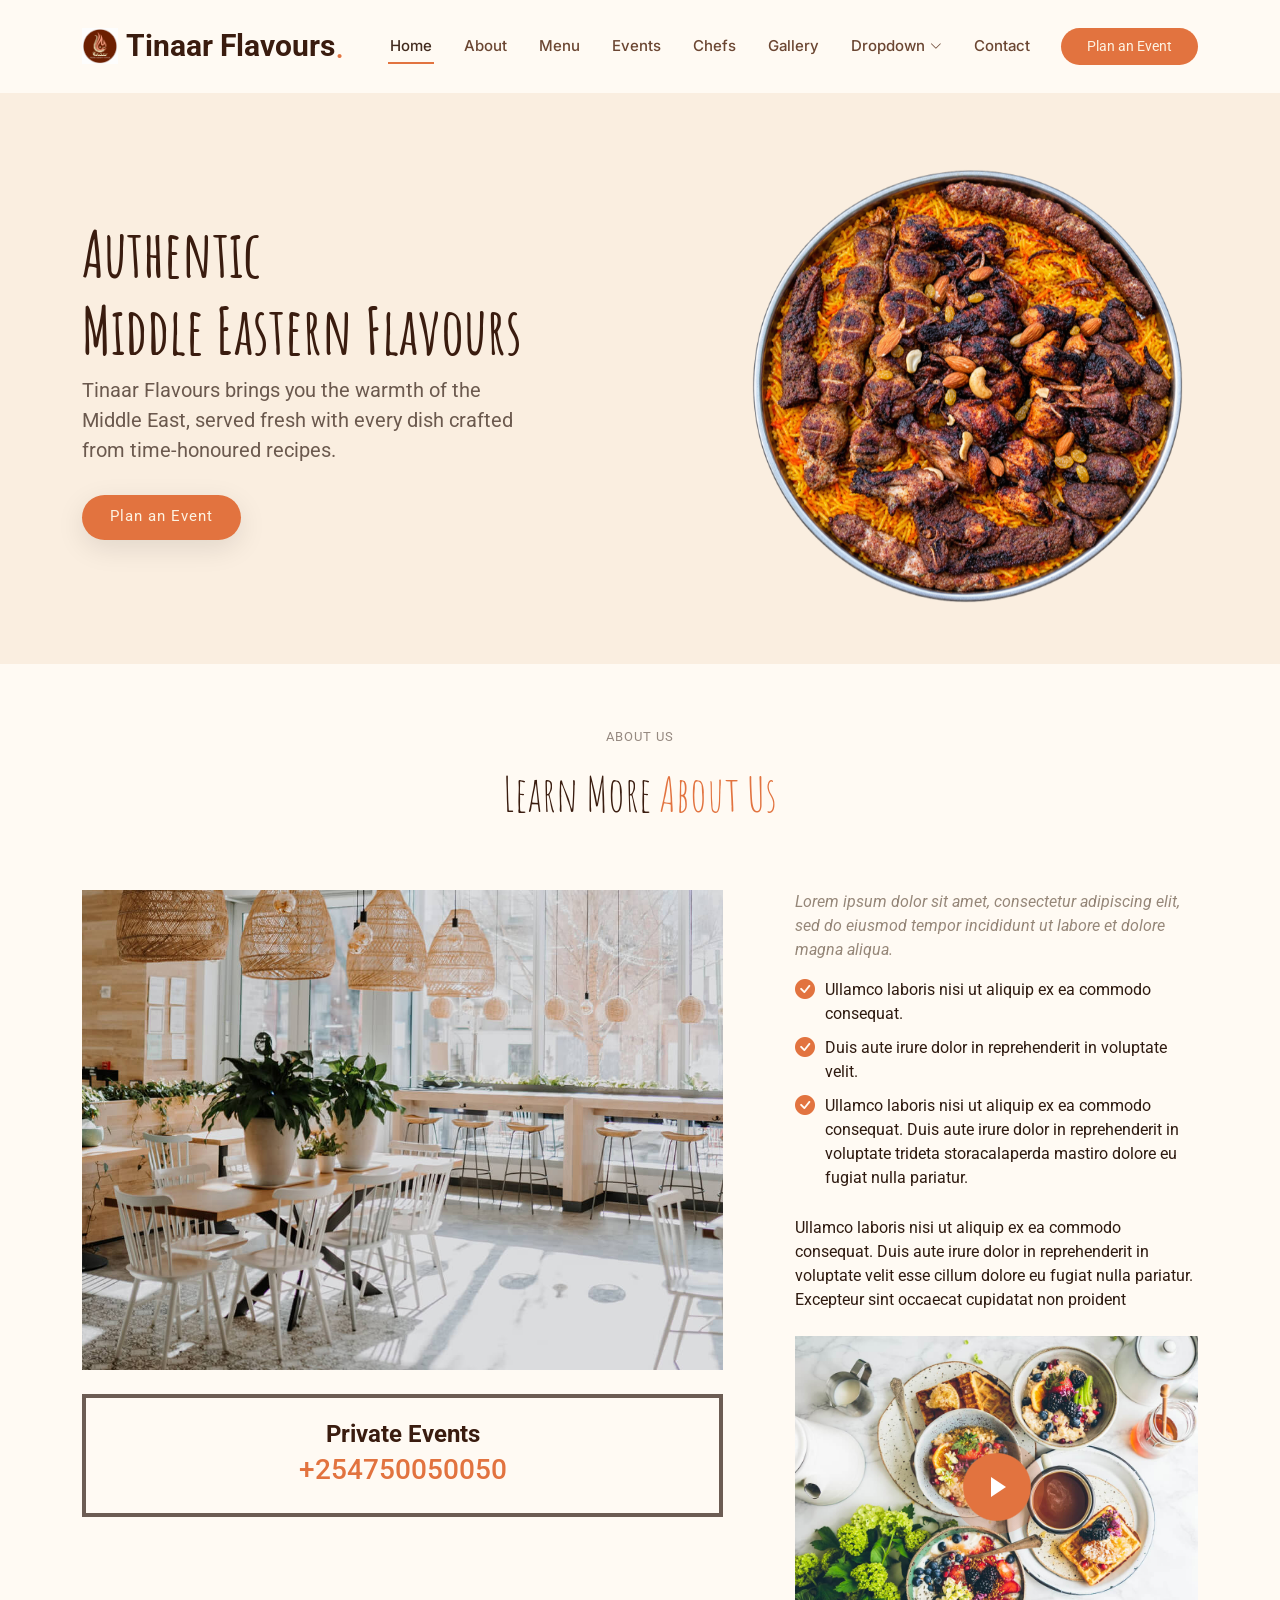
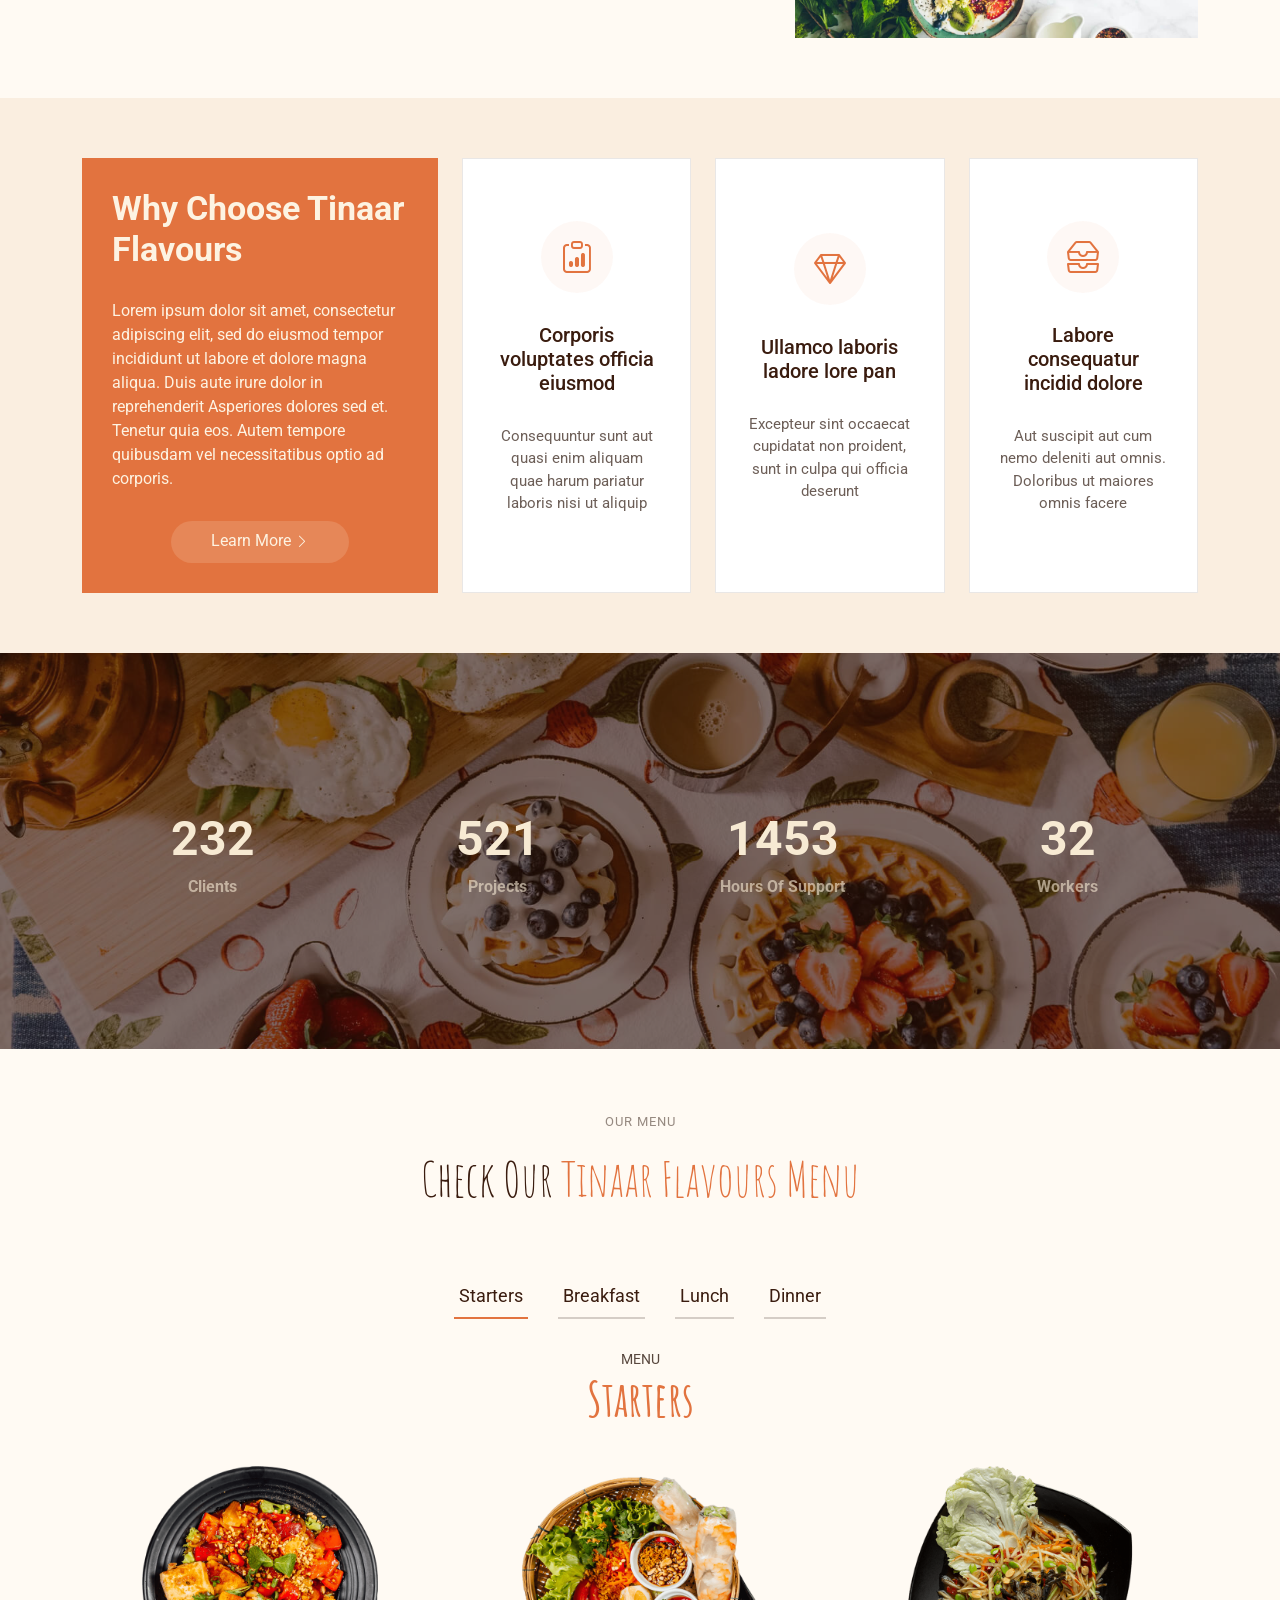
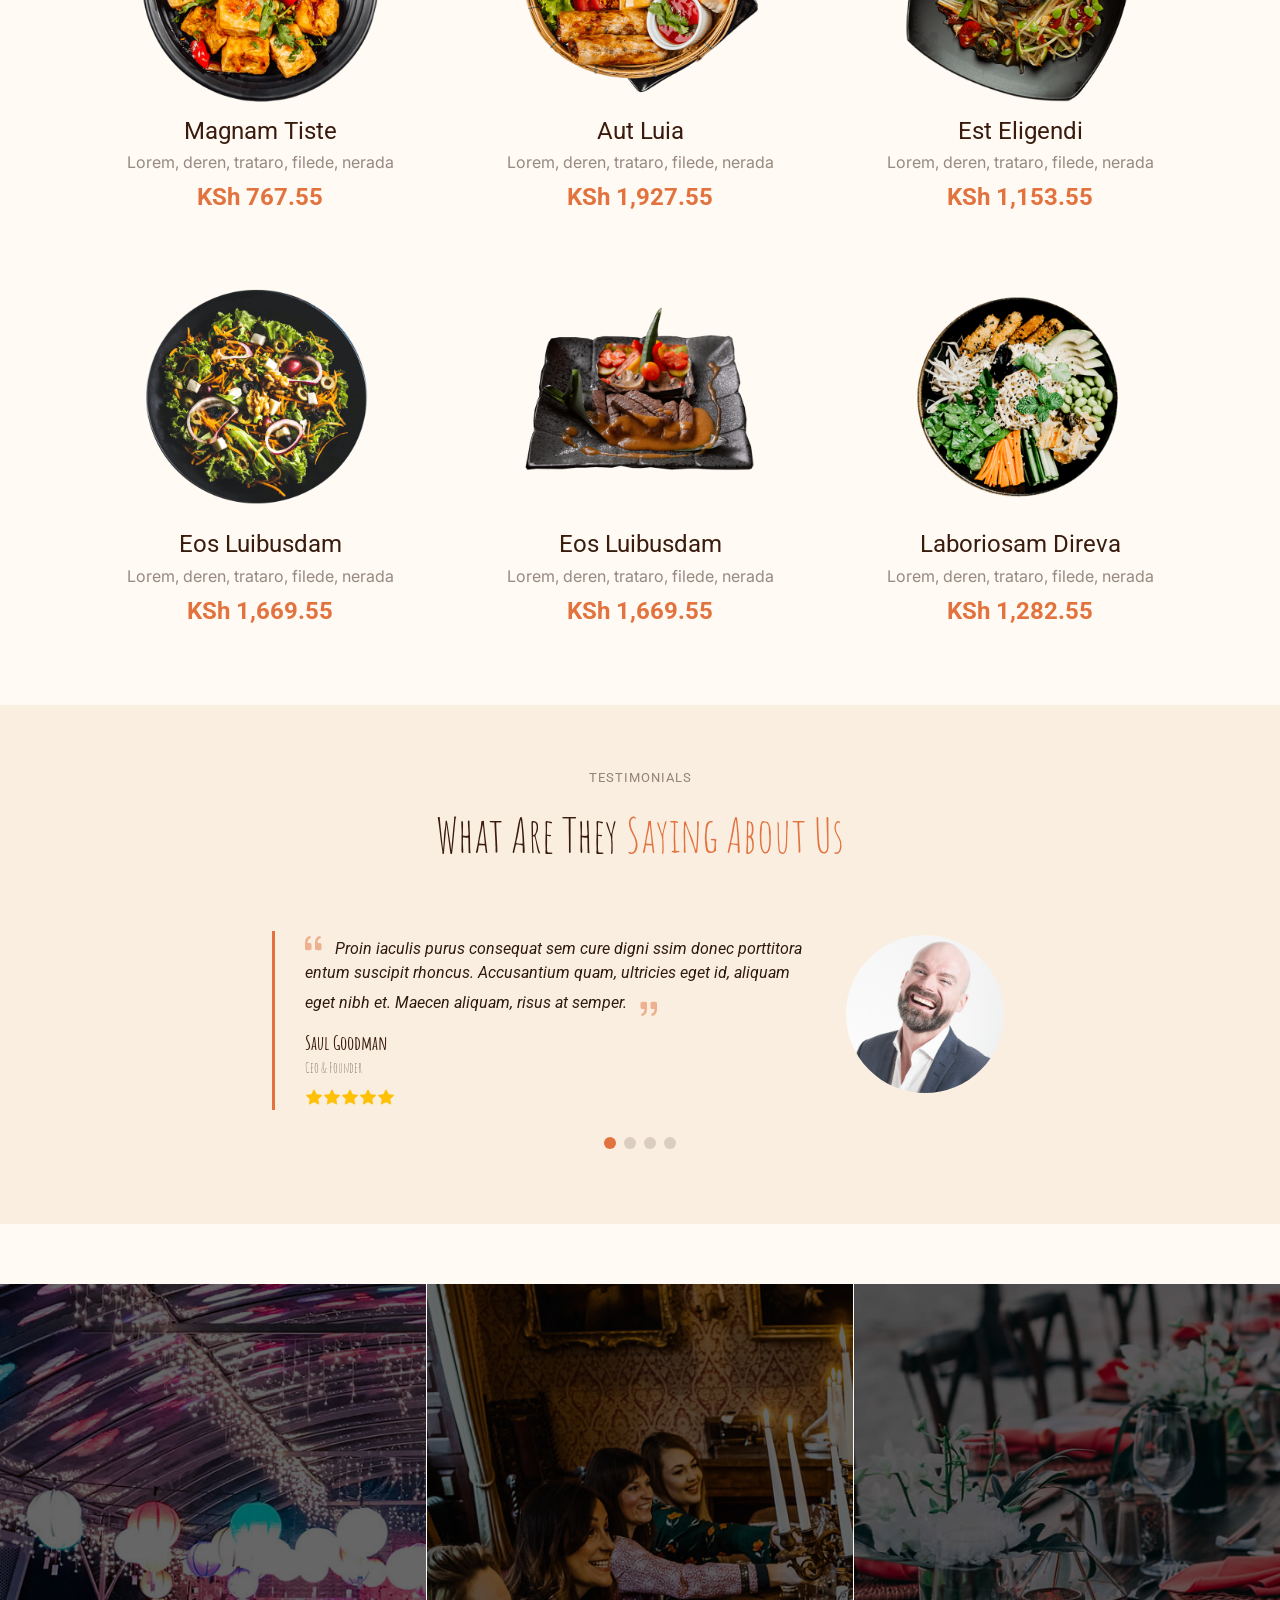
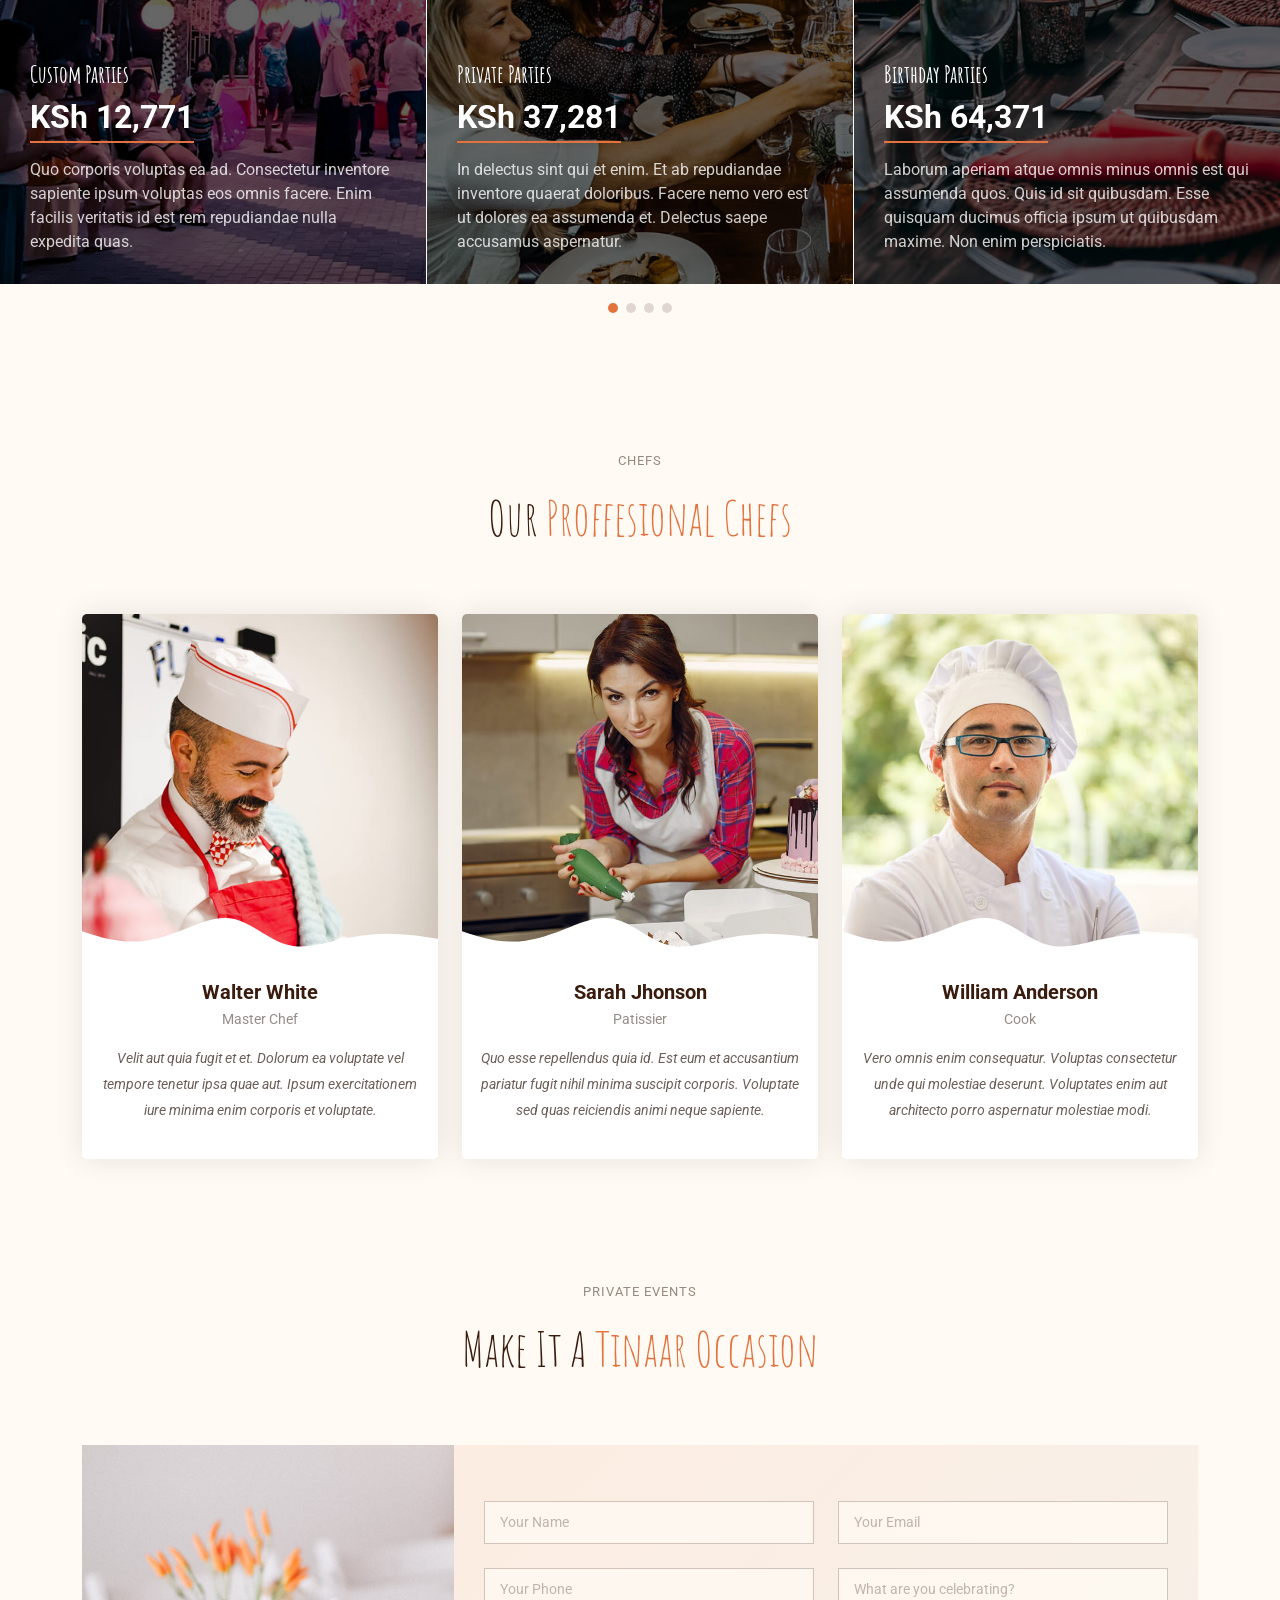
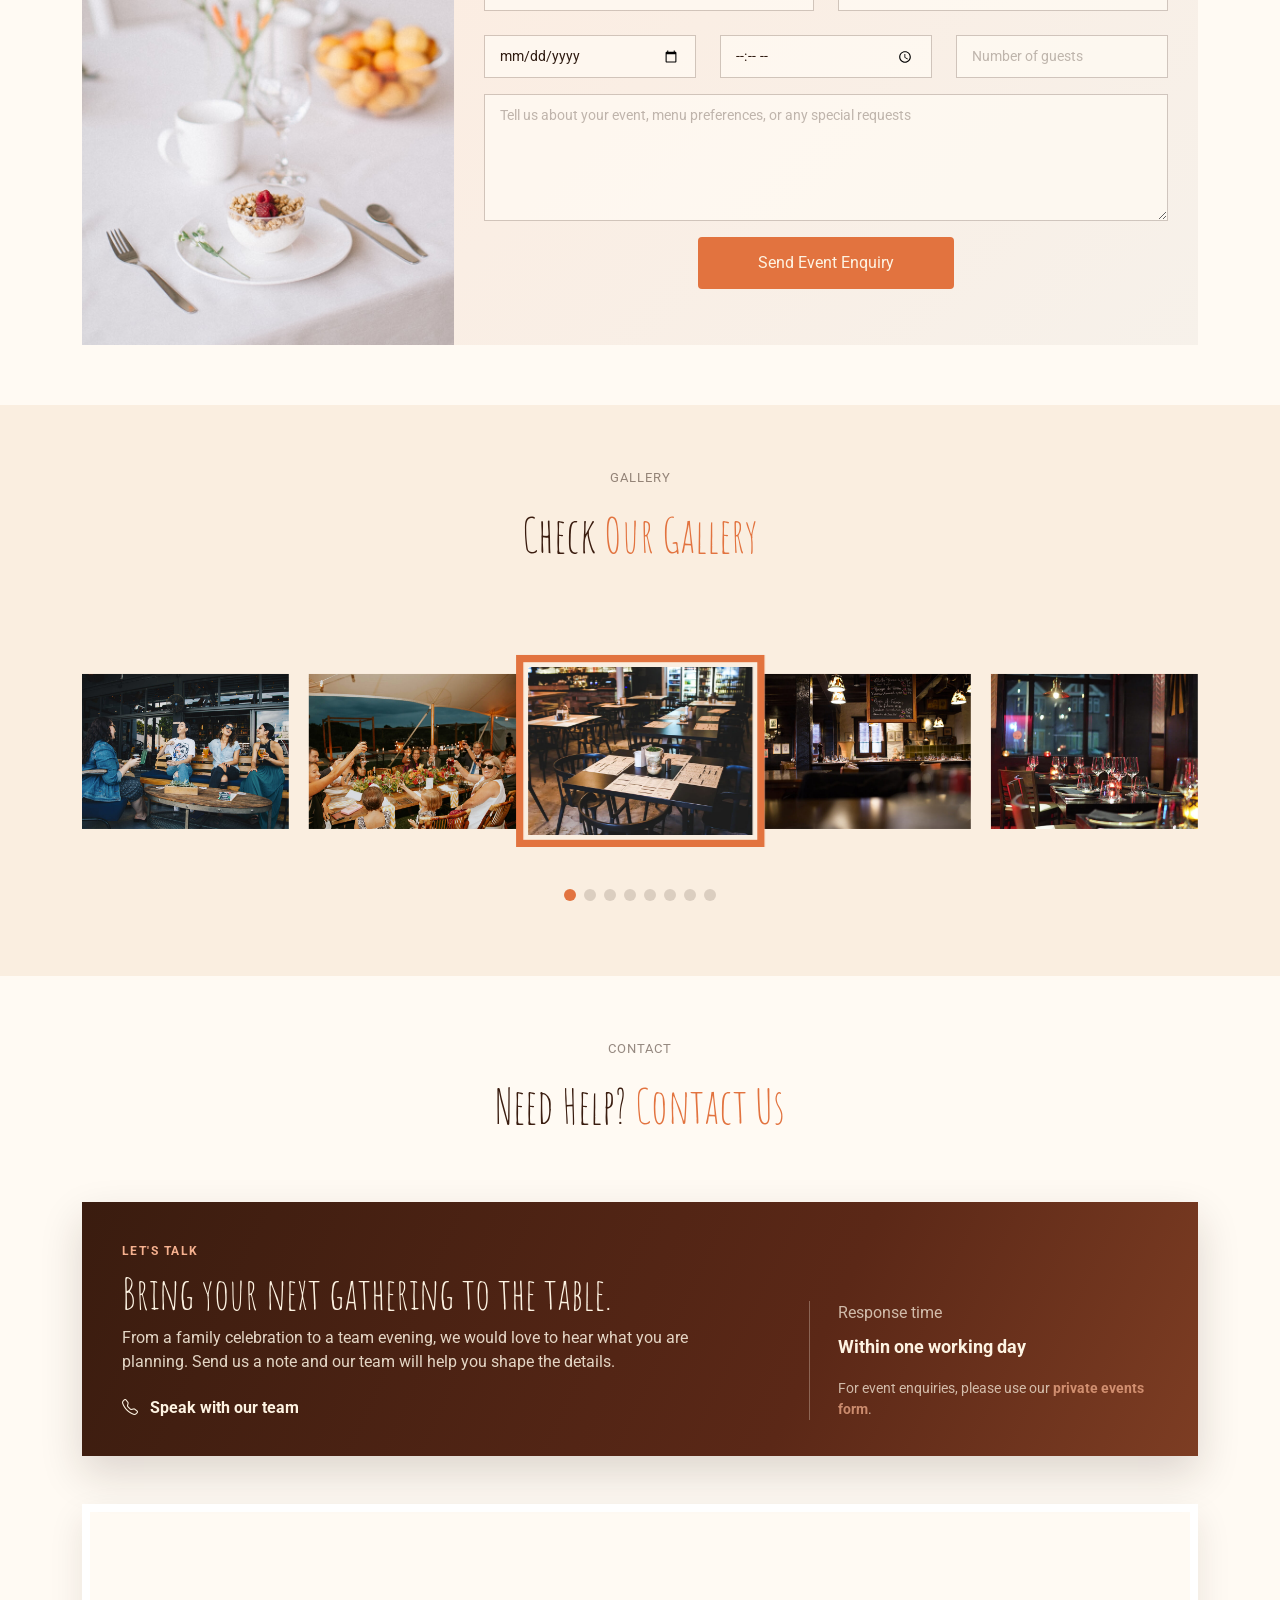
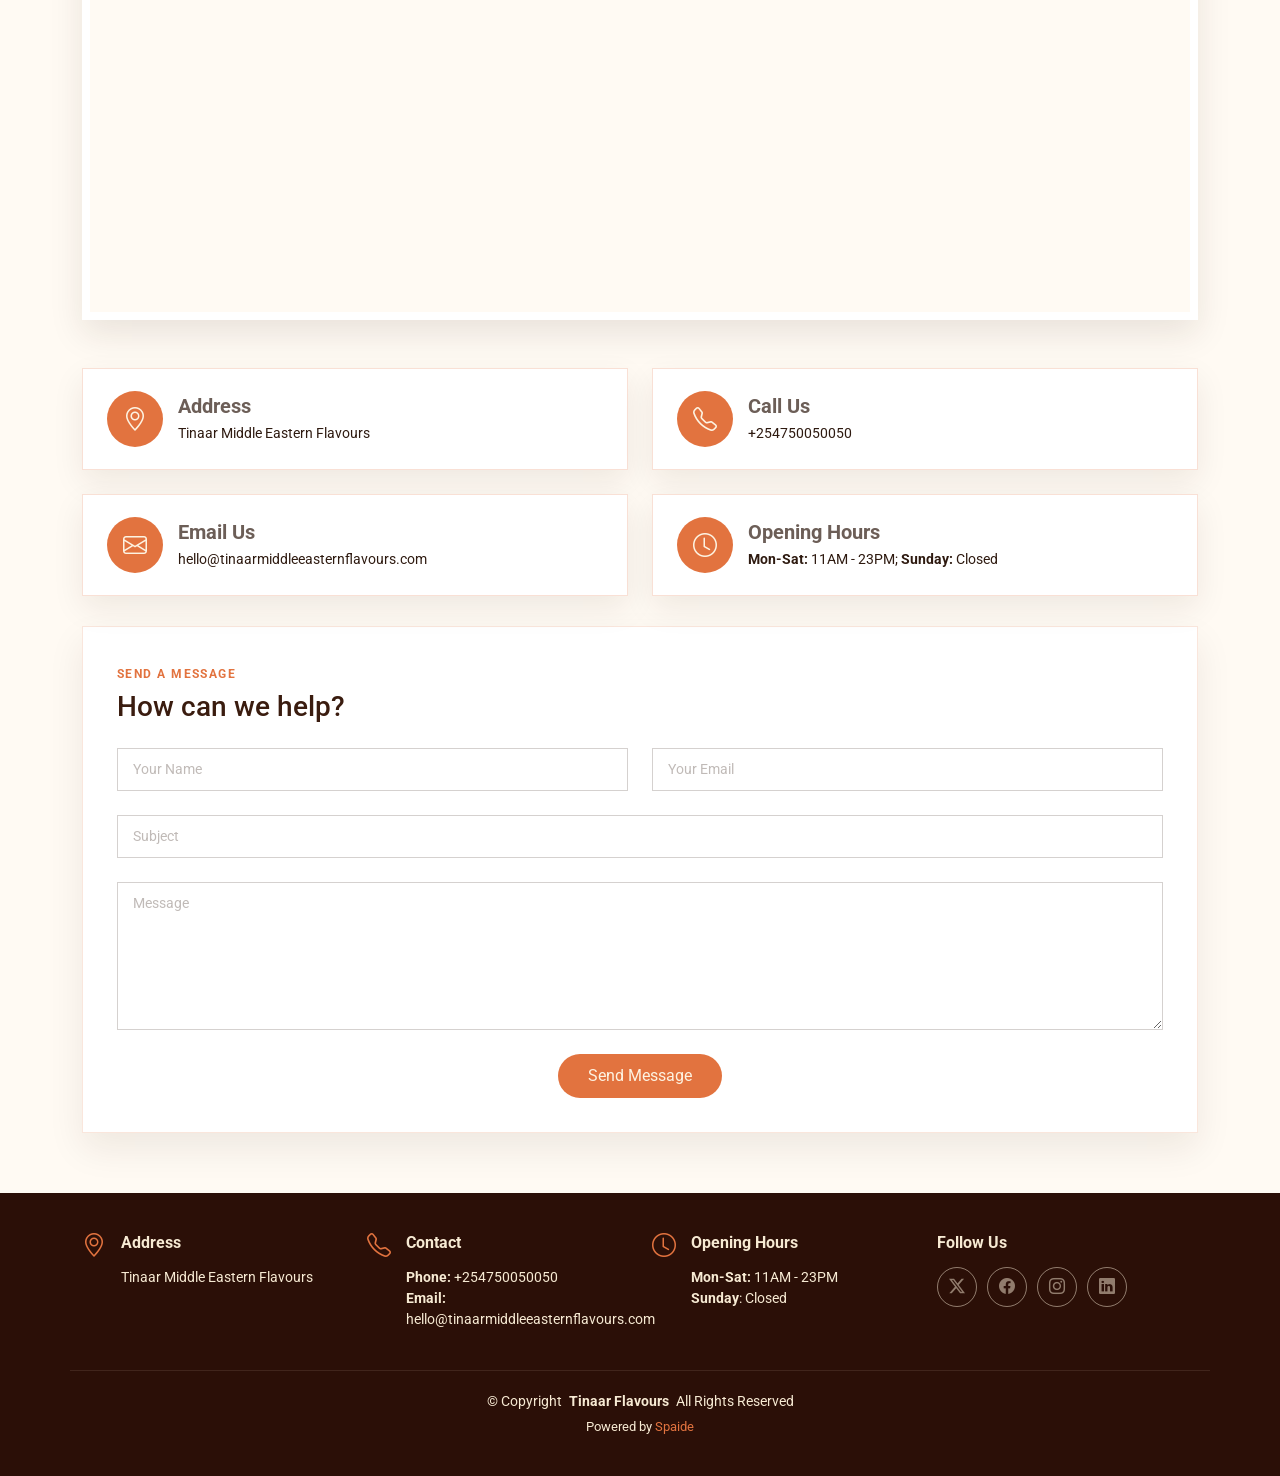
==== commit abad645e: "updated the map and change others details to tinaar for the demo" ====
--- a/Salaam-main/index.html
+++ b/Salaam-main/index.html
@@ -1040,7 +1040,7 @@
         </div>
 
         <div class="contact-map mb-5">
-          <iframe style="width: 100%; height: 400px;" src="https://www.google.com/maps/embed?pb=!1m14!1m8!1m3!1d12097.433213460943!2d-74.0062269!3d40.7101282!3m2!1i1024!2i768!4f13.1!3m3!1m2!1s0x0%3A0xb89d1fe6bc499443!2sDowntown+Conference+Center!5e0!3m2!1smk!2sbg!4v1539943755621" frameborder="0" allowfullscreen=""></iframe>
+          <iframe style="width: 100%; height: 400px;" src="https://www.google.com/maps?q=Tinaar%20Middle%20Eastern%20Flavours&output=embed" frameborder="0" allowfullscreen=""></iframe>
         </div><!-- End Google Maps -->
 
         <div class="row gy-4">
@@ -1050,7 +1050,7 @@
               <i class="icon bi bi-geo-alt flex-shrink-0"></i>
               <div>
                 <h3>Address</h3>
-                <p>A108 Adam Street, New York, NY 535022</p>
+                <p>Tinaar Middle Eastern Flavours</p>
               </div>
             </div>
           </div><!-- End Info Item -->
@@ -1070,7 +1070,7 @@
               <i class="icon bi bi-envelope flex-shrink-0"></i>
               <div>
                 <h3>Email Us</h3>
-                <p>info@example.com</p>
+                <p>hello@tinaarmiddleeasternflavours.com</p>
               </div>
             </div>
           </div><!-- End Info Item -->
@@ -1135,8 +1135,7 @@
           <i class="bi bi-geo-alt icon"></i>
           <div class="address">
             <h4>Address</h4>
-            <p>A108 Adam Street</p>
-            <p>New York, NY 535022</p>
+            <p>Tinaar Middle Eastern Flavours</p>
             <p></p>
           </div>
 
@@ -1148,7 +1147,7 @@
             <h4>Contact</h4>
             <p>
               <strong>Phone:</strong> <span>+254750050050</span><br>
-              <strong>Email:</strong> <span>info@example.com</span><br>
+              <strong>Email:</strong> <span>hello@tinaarmiddleeasternflavours.com</span><br>
             </p>
           </div>
         </div>
